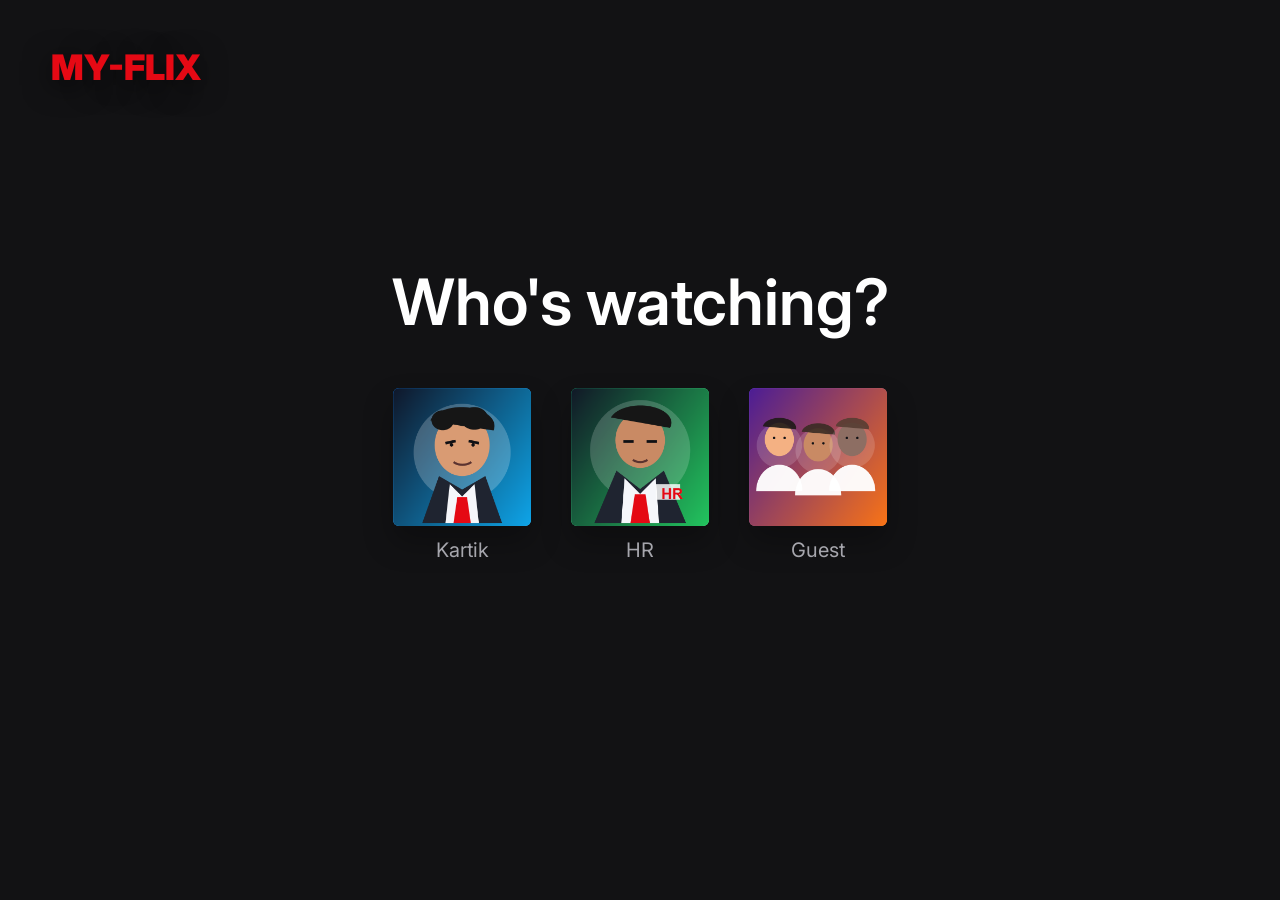
==== index.html @ 1fc97146 "Initial My-Flix portfolio" ====
<!doctype html>
<html lang="en">
  <head>
    <meta charset="UTF-8" />
    <meta name="viewport" content="width=device-width, initial-scale=1.0" />
    <title>My-Flix Portfolio</title>
    <link rel="preconnect" href="https://fonts.googleapis.com" />
    <link rel="preconnect" href="https://fonts.gstatic.com" crossorigin />
    <link
      href="https://fonts.googleapis.com/css2?family=Inter:wght@400;500;600;700;800;900&display=swap"
      rel="stylesheet"
    />
    <link rel="stylesheet" href="styles.css" />
  </head>
  <body>
    <div id="app" class="app-shell"></div>

    <div id="studyTransition" class="study-transition" aria-hidden="true">
      <div class="study-card">
        <div class="lamp">
          <span class="lamp-head"></span>
          <span class="lamp-stem"></span>
          <span class="lamp-light"></span>
        </div>
        <div class="student">
          <span class="student-hair"></span>
          <span class="student-head"></span>
          <span class="student-body"></span>
          <span class="student-arm student-arm-left"></span>
          <span class="student-arm student-arm-right"></span>
          <span class="pencil"></span>
        </div>
        <div class="desk">
          <span class="book book-left"></span>
          <span class="book book-right"></span>
          <span class="laptop"></span>
        </div>
        <p>Loading your showcase...</p>
      </div>
    </div>

    <template id="iconTemplate">
      <svg viewBox="0 0 120 120" role="img" aria-hidden="true">
        <circle cx="32" cy="46" r="7" fill="currentColor"></circle>
        <circle cx="88" cy="46" r="7" fill="currentColor"></circle>
        <path d="M40 75c12 9 28 10 42 0" fill="none" stroke="currentColor" stroke-width="7" stroke-linecap="round"></path>
      </svg>
    </template>

    <script src="private-config.js"></script>
    <script src="app.js"></script>
  </body>
</html>
---- styles.css ----
:root {
  color-scheme: dark;
  --bg: #0d0d0f;
  --bg-elevated: #18181b;
  --bg-panel: #202024;
  --text: #ffffff;
  --muted: #a6a6ad;
  --dim: #777780;
  --line: rgba(255, 255, 255, 0.14);
  --brand: #e50914;
  --brand-strong: #ff2633;
  --ok: #21d07a;
  --focus: #4cc9f0;
  --warning: #f7b801;
  --shadow: rgba(0, 0, 0, 0.45);
  --radius: 6px;
  --header-h: 72px;
}

* {
  box-sizing: border-box;
}

html {
  min-height: 100%;
  background: var(--bg);
}

body {
  min-height: 100vh;
  margin: 0;
  overflow-x: hidden;
  background: var(--bg);
  color: var(--text);
  font-family: Inter, Arial, Helvetica, sans-serif;
  letter-spacing: 0;
}

button,
input,
textarea,
select {
  font: inherit;
}

button,
a {
  -webkit-tap-highlight-color: transparent;
}

button {
  border: 0;
}

a {
  color: inherit;
  text-decoration: none;
}

.app-shell {
  min-height: 100vh;
  background:
    radial-gradient(circle at 70% 0%, rgba(229, 9, 20, 0.18), transparent 32rem),
    linear-gradient(180deg, #111113 0%, #0d0d0f 45%, #080809 100%);
}

.brand {
  display: inline-flex;
  align-items: center;
  border: 0;
  background: transparent;
  color: var(--brand);
  font-size: clamp(2rem, 7vw, 4.9rem);
  font-weight: 900;
  line-height: 0.92;
  text-transform: uppercase;
  letter-spacing: 0;
  white-space: nowrap;
  text-shadow: 0 6px 28px rgba(0, 0, 0, 0.65);
}

button.brand {
  cursor: pointer;
}

.brand.small {
  font-size: clamp(1.55rem, 3vw, 2.2rem);
}

.profile-screen {
  min-height: 100vh;
  display: grid;
  grid-template-rows: auto 1fr;
  padding: clamp(24px, 4vw, 54px);
  background: #121214;
}

.profile-topbar {
  display: flex;
  align-items: center;
  justify-content: space-between;
  gap: 20px;
}

.profile-title-row {
  display: flex;
  align-items: center;
  gap: 14px;
}

.profile-actions {
  display: flex;
  align-items: center;
  gap: 12px;
}

.viewer-pill {
  min-height: 38px;
  display: inline-flex;
  align-items: center;
  border: 1px solid rgba(255, 255, 255, 0.14);
  border-radius: 999px;
  padding: 0 13px;
  background: rgba(255, 255, 255, 0.07);
  color: rgba(255, 255, 255, 0.82);
  font-size: 0.86rem;
  font-weight: 800;
}

.ghost-button,
.solid-button,
.icon-button,
.danger-button {
  min-height: 42px;
  border-radius: var(--radius);
  cursor: pointer;
  transition:
    transform 180ms ease,
    background 180ms ease,
    border-color 180ms ease,
    color 180ms ease,
    opacity 180ms ease;
}

.ghost-button {
  padding: 0 20px;
  border: 1px solid rgba(255, 255, 255, 0.44);
  background: rgba(255, 255, 255, 0.02);
  color: var(--muted);
  font-weight: 600;
}

.ghost-button:hover,
.ghost-button:focus-visible {
  border-color: #fff;
  color: #fff;
}

.solid-button {
  display: inline-flex;
  align-items: center;
  justify-content: center;
  gap: 10px;
  padding: 0 22px;
  background: #fff;
  color: #111;
  font-weight: 800;
}

.solid-button:hover,
.solid-button:focus-visible,
.ghost-button:hover,
.ghost-button:focus-visible,
.danger-button:hover,
.danger-button:focus-visible,
.icon-button:hover,
.icon-button:focus-visible {
  transform: translateY(-1px);
}

.dark-button {
  background: rgba(109, 109, 110, 0.74);
  color: #fff;
}

.red-button {
  background: var(--brand);
  color: #fff;
}

.danger-button {
  min-height: 38px;
  padding: 0 16px;
  border: 1px solid rgba(229, 9, 20, 0.55);
  background: rgba(229, 9, 20, 0.12);
  color: #fff;
  cursor: pointer;
}

.icon-button {
  width: 42px;
  height: 42px;
  display: inline-flex;
  align-items: center;
  justify-content: center;
  border: 1px solid rgba(255, 255, 255, 0.14);
  background: rgba(255, 255, 255, 0.08);
  color: #fff;
  cursor: pointer;
}

.app-back-button {
  flex: 0 0 auto;
}

.profile-stage {
  width: min(1040px, 100%);
  margin: auto;
  padding: 24px 0 52px;
  text-align: center;
}

.profile-stage h1 {
  margin: 0 0 clamp(30px, 5vw, 52px);
  font-size: clamp(2.1rem, 5vw, 4rem);
  font-weight: 600;
  line-height: 1.05;
}

.profile-grid {
  display: grid;
  grid-template-columns: repeat(auto-fit, minmax(124px, 150px));
  justify-content: center;
  justify-items: center;
  gap: clamp(18px, 3vw, 28px);
  margin: 0 auto clamp(42px, 6vw, 74px);
}

.section-choice-grid {
  grid-template-columns: repeat(3, minmax(96px, 138px));
  gap: clamp(12px, 2vw, 24px);
}

.section-choice-grid .profile-card {
  width: min(138px, 100%);
}

.section-choice-grid .profile-avatar {
  width: min(126px, 100%);
}

.profile-card {
  width: min(172px, 100%);
  display: grid;
  justify-items: center;
  gap: 12px;
  border: 0;
  background: transparent;
  color: var(--muted);
  cursor: pointer;
}

.profile-avatar {
  width: min(146px, 100%);
  aspect-ratio: 1;
  border-radius: var(--radius);
  display: grid;
  place-items: center;
  overflow: hidden;
  color: #fff;
  background: linear-gradient(135deg, #0a84ff, #6dd5ed);
  box-shadow: 0 16px 30px rgba(0, 0, 0, 0.28);
  outline: 3px solid transparent;
  transition:
    outline-color 180ms ease,
    transform 180ms ease,
    filter 180ms ease;
}

.profile-avatar svg {
  width: 76%;
  height: 76%;
  opacity: 0.96;
}

.profile-avatar img {
  width: 100%;
  height: 100%;
  object-fit: cover;
}

.profile-initials {
  font-size: clamp(2.4rem, 7vw, 4.6rem);
  font-weight: 900;
  text-transform: uppercase;
}

.profile-card:hover .profile-avatar,
.profile-card:focus-visible .profile-avatar {
  outline-color: #fff;
  filter: brightness(1.1);
  transform: translateY(-3px);
}

.profile-card span {
  width: 100%;
  color: currentColor;
  font-size: clamp(1rem, 2vw, 1.25rem);
  overflow-wrap: anywhere;
}

.profile-card:hover span,
.profile-card:focus-visible span {
  color: #fff;
}

.add-profile .profile-avatar {
  border-radius: 50%;
  background: #747474;
  box-shadow: none;
}

.plus-mark {
  position: relative;
  width: 52%;
  aspect-ratio: 1;
}

.plus-mark::before,
.plus-mark::after {
  content: "";
  position: absolute;
  inset: 42% 0;
  background: #101010;
}

.plus-mark::after {
  transform: rotate(90deg);
}

.manage-profiles {
  min-width: 236px;
  min-height: 48px;
  text-transform: uppercase;
  letter-spacing: 0.18em;
}

.browse-shell {
  min-height: 100vh;
  background: #111113;
}

.top-nav {
  position: fixed;
  z-index: 50;
  inset: 0 0 auto;
  height: var(--header-h);
  display: flex;
  align-items: center;
  justify-content: space-between;
  gap: 24px;
  padding: 0 clamp(18px, 4vw, 56px);
  background: linear-gradient(180deg, rgba(10, 10, 11, 0.94), rgba(10, 10, 11, 0.52), transparent);
  transition: background 200ms ease;
}

.top-nav.is-solid {
  background: rgba(12, 12, 13, 0.96);
  box-shadow: 0 12px 30px rgba(0, 0, 0, 0.26);
}

.nav-left,
.nav-right,
.section-tabs {
  display: flex;
  align-items: center;
  gap: clamp(12px, 2vw, 26px);
}

.section-tabs button {
  min-height: 40px;
  padding: 0;
  background: transparent;
  color: rgba(255, 255, 255, 0.74);
  cursor: pointer;
  font-size: 0.96rem;
  font-weight: 600;
}

.section-tabs button[aria-current="page"],
.section-tabs button:hover,
.section-tabs button:focus-visible {
  color: #fff;
}

.mini-profile {
  width: 36px;
  height: 36px;
  border-radius: 4px;
  display: grid;
  place-items: center;
  overflow: hidden;
  color: #fff;
  font-weight: 900;
  cursor: pointer;
}

.mini-profile img {
  width: 100%;
  height: 100%;
  object-fit: cover;
}

.mini-profile svg {
  width: 86%;
  height: 86%;
}

.hero {
  position: relative;
  min-height: min(760px, 78vh);
  display: flex;
  align-items: flex-end;
  padding: calc(var(--header-h) + 36px) clamp(18px, 4vw, 56px) clamp(72px, 12vw, 132px);
  isolation: isolate;
  overflow: hidden;
}

.hero::before,
.hero::after {
  content: "";
  position: absolute;
  inset: 0;
  z-index: -1;
}

.hero::before {
  background:
    linear-gradient(90deg, rgba(10, 10, 11, 0.94) 0%, rgba(10, 10, 11, 0.66) 34%, rgba(10, 10, 11, 0.08) 72%),
    linear-gradient(0deg, #111113 0%, rgba(17, 17, 19, 0.82) 13%, rgba(17, 17, 19, 0) 43%),
    var(--hero-image) center / cover no-repeat;
}

.rotating-hero::before {
  z-index: -1;
  background:
    linear-gradient(90deg, rgba(10, 10, 11, 0.94) 0%, rgba(10, 10, 11, 0.66) 34%, rgba(10, 10, 11, 0.08) 72%),
    linear-gradient(0deg, #111113 0%, rgba(17, 17, 19, 0.82) 13%, rgba(17, 17, 19, 0) 43%);
}

.hero::after {
  background: radial-gradient(circle at 90% 18%, rgba(229, 9, 20, 0.18), transparent 28rem);
}

.hero-slides {
  position: absolute;
  inset: 0;
  z-index: -2;
  display: flex;
  transform: translateX(calc(var(--hero-index, 0) * -100%));
  transition: transform 850ms cubic-bezier(0.22, 1, 0.36, 1);
  will-change: transform;
}

.hero-slide {
  flex: 0 0 100%;
  background: var(--hero-image) center / cover no-repeat;
  transform: scale(1.02);
  transition: transform 6500ms ease;
}

.hero-slide.active {
  transform: scale(1);
}

.hero-content {
  width: min(720px, 100%);
}

.hero-copy-window {
  width: min(720px, 100%);
  overflow: hidden;
}

.hero-rotator-copy {
  width: 100%;
  display: flex;
  transform: translateX(calc(var(--hero-index, 0) * -100%));
  transition: transform 850ms cubic-bezier(0.22, 1, 0.36, 1);
  will-change: transform;
}

.hero-rotator-copy .hero-content {
  flex: 0 0 100%;
  opacity: 0.24;
  pointer-events: none;
  transition: opacity 420ms ease;
}

.hero-rotator-copy .hero-content.active {
  opacity: 1;
  pointer-events: auto;
}

.rotating-hero.paused .hero-slides,
.rotating-hero.paused .hero-rotator-copy {
  transition-duration: 250ms;
}

.rotating-hero.paused .hero-dots span.active {
  background: var(--brand);
}

.hero-dots {
  position: absolute;
  left: clamp(18px, 4vw, 56px);
  bottom: clamp(30px, 5vw, 68px);
  display: flex;
  gap: 8px;
  z-index: 2;
}

.hero-dots span {
  width: 28px;
  height: 3px;
  border-radius: 999px;
  background: rgba(255, 255, 255, 0.34);
  transition:
    width 240ms ease,
    background 240ms ease;
}

.hero-dots span.active {
  width: 44px;
  background: #fff;
}

.eyebrow {
  display: inline-flex;
  align-items: center;
  gap: 10px;
  margin: 0 0 14px;
  color: #ffffff;
  font-weight: 800;
}

.eyebrow::before {
  content: "";
  width: 8px;
  height: 8px;
  border-radius: 50%;
  background: var(--brand);
  box-shadow: 0 0 0 6px rgba(229, 9, 20, 0.18);
}

.hero h1 {
  margin: 0;
  font-size: clamp(3rem, 9vw, 7.5rem);
  line-height: 0.9;
  font-weight: 900;
  max-width: 11ch;
  text-wrap: balance;
}

.hero-meta {
  display: flex;
  flex-wrap: wrap;
  align-items: center;
  gap: 12px;
  margin: 20px 0 14px;
  color: #e9e9ed;
  font-size: clamp(1rem, 2vw, 1.18rem);
  font-weight: 700;
}

.dot {
  width: 5px;
  height: 5px;
  border-radius: 50%;
  background: #c8c8cc;
}

.hero p {
  margin: 0;
  max-width: 760px;
  color: #fff;
  font-size: clamp(1rem, 2vw, 1.35rem);
  line-height: 1.5;
  text-shadow: 0 3px 18px rgba(0, 0, 0, 0.6);
}

.hero-actions {
  display: flex;
  flex-wrap: wrap;
  gap: 12px;
  margin-top: 30px;
}

.hero-actions .solid-button {
  min-height: 52px;
  min-width: 142px;
  font-size: 1rem;
}

.icon {
  width: 20px;
  height: 20px;
  flex: 0 0 auto;
}

.content-area {
  position: relative;
  z-index: 2;
  margin-top: clamp(-92px, -8vw, -42px);
  padding: 0 clamp(18px, 4vw, 56px) 80px;
}

.row {
  margin: 0 0 36px;
}

.row-header {
  display: flex;
  align-items: center;
  justify-content: space-between;
  gap: 16px;
  margin: 0 0 12px;
}

.row h2 {
  margin: 0;
  font-size: clamp(1.15rem, 2vw, 1.55rem);
  font-weight: 800;
}

.count-pill {
  padding: 5px 10px;
  border-radius: 999px;
  background: rgba(255, 255, 255, 0.1);
  color: var(--muted);
  font-size: 0.84rem;
  font-weight: 700;
}

.title-grid {
  display: grid;
  grid-template-columns: repeat(auto-fill, minmax(240px, 1fr));
  gap: clamp(10px, 1.6vw, 18px);
}

.title-card {
  position: relative;
  min-height: 168px;
  border-radius: var(--radius);
  overflow: hidden;
  background: #222;
  box-shadow: 0 12px 28px rgba(0, 0, 0, 0.24);
  cursor: pointer;
  transform-origin: center;
  transition:
    transform 200ms ease,
    box-shadow 200ms ease;
}

.title-card:hover,
.title-card:focus-visible {
  transform: scale(1.045);
  z-index: 5;
  box-shadow: 0 20px 42px rgba(0, 0, 0, 0.42);
}

.title-card img {
  width: 100%;
  height: 100%;
  min-height: 168px;
  display: block;
  object-fit: cover;
  transition: transform 260ms ease;
}

.title-card:hover img,
.title-card:focus-visible img {
  transform: scale(1.04);
}

.title-card-overlay {
  position: absolute;
  inset: auto 0 0;
  min-height: 54%;
  display: flex;
  flex-direction: column;
  justify-content: flex-end;
  gap: 7px;
  padding: 52px 14px 14px;
  background: linear-gradient(180deg, transparent, rgba(0, 0, 0, 0.88));
}

.title-card h3 {
  margin: 0;
  color: #fff;
  font-size: 1.05rem;
  line-height: 1.15;
  overflow-wrap: anywhere;
}

.title-card p {
  margin: 0;
  color: rgba(255, 255, 255, 0.8);
  font-size: 0.84rem;
  line-height: 1.35;
  display: -webkit-box;
  overflow: hidden;
  -webkit-box-orient: vertical;
  -webkit-line-clamp: 2;
}

.tag-row {
  position: absolute;
  top: 10px;
  right: 10px;
  display: flex;
  gap: 6px;
  align-items: center;
}

.recent-tag,
.featured-tag {
  border-radius: 3px;
  padding: 5px 8px;
  color: #fff;
  font-size: 0.72rem;
  font-weight: 900;
  text-transform: uppercase;
  box-shadow: 0 8px 18px rgba(0, 0, 0, 0.32);
}

.recent-tag {
  background: var(--brand);
}

.featured-tag {
  background: rgba(33, 208, 122, 0.92);
}

.empty-state {
  min-height: 240px;
  display: grid;
  place-items: center;
  border: 1px dashed rgba(255, 255, 255, 0.24);
  border-radius: var(--radius);
  color: var(--muted);
  text-align: center;
  padding: 30px;
}

.modal-backdrop {
  position: fixed;
  z-index: 100;
  inset: 0;
  display: grid;
  place-items: center;
  padding: clamp(14px, 3vw, 36px);
  background: rgba(0, 0, 0, 0.72);
  animation: fadeIn 180ms ease both;
}

.modal {
  width: min(980px, 100%);
  max-height: min(900px, 92vh);
  overflow: hidden;
  border-radius: 8px;
  background: #171719;
  color: #fff;
  box-shadow: 0 28px 80px rgba(0, 0, 0, 0.68);
  animation: modalIn 220ms ease both;
}

.password-modal {
  position: relative;
  width: min(420px, 100%);
  border: 1px solid rgba(255, 255, 255, 0.14);
  border-radius: 8px;
  background: #171719;
  padding: 30px;
  color: #fff;
  box-shadow: 0 28px 80px rgba(0, 0, 0, 0.68);
  animation: modalIn 220ms ease both;
}

.password-modal h2 {
  margin: 0 0 10px;
  font-size: clamp(1.6rem, 4vw, 2.3rem);
}

.password-modal p {
  margin: 0 0 18px;
  color: rgba(255, 255, 255, 0.78);
  line-height: 1.5;
}

.form-error {
  color: #ff8a8f !important;
  font-weight: 800;
}

.modal-scroll {
  max-height: min(900px, 92vh);
  overflow-y: auto;
}

.modal-hero {
  position: relative;
  min-height: 340px;
  display: flex;
  align-items: flex-end;
  padding: 28px;
  isolation: isolate;
}

.modal-hero::before {
  content: "";
  position: absolute;
  inset: 0;
  z-index: -1;
  background:
    linear-gradient(0deg, #171719 0%, rgba(23, 23, 25, 0.24) 70%),
    linear-gradient(90deg, rgba(0, 0, 0, 0.86), rgba(0, 0, 0, 0.08)),
    var(--modal-image) center / cover no-repeat;
}

.modal-close {
  position: absolute;
  top: 18px;
  right: 18px;
}

.modal-back-button {
  position: absolute;
  top: 18px;
  left: 18px;
}

.modal-hero h2 {
  margin: 0;
  max-width: 12ch;
  font-size: clamp(2rem, 6vw, 4.8rem);
  line-height: 0.95;
  font-weight: 900;
  overflow-wrap: anywhere;
}

.modal-body {
  display: grid;
  grid-template-columns: minmax(0, 1.4fr) minmax(220px, 0.6fr);
  gap: clamp(20px, 4vw, 40px);
  padding: 4px 28px 30px;
}

.modal-body p {
  margin: 0 0 18px;
  color: rgba(255, 255, 255, 0.88);
  font-size: 1rem;
  line-height: 1.6;
}

.modal-actions {
  display: flex;
  flex-wrap: wrap;
  gap: 10px;
}

.detail-list {
  display: grid;
  gap: 12px;
  margin: 0;
}

.detail-list div {
  display: grid;
  gap: 4px;
}

.detail-list dt {
  color: var(--dim);
  font-size: 0.78rem;
  font-weight: 800;
  text-transform: uppercase;
}

.detail-list dd {
  margin: 0;
  color: #fff;
  line-height: 1.4;
}

.studio .modal {
  width: min(1180px, 100%);
}

.studio-head {
  position: sticky;
  top: 0;
  z-index: 5;
  display: flex;
  align-items: center;
  justify-content: space-between;
  gap: 18px;
  padding: 22px clamp(18px, 3vw, 30px);
  border-bottom: 1px solid var(--line);
  background: rgba(23, 23, 25, 0.96);
  backdrop-filter: blur(14px);
}

.studio-head h2 {
  margin: 0;
  font-size: clamp(1.5rem, 3vw, 2.2rem);
}

.studio-tabs {
  display: flex;
  flex-wrap: wrap;
  gap: 8px;
  padding: 18px clamp(18px, 3vw, 30px) 0;
}

.studio-tabs button {
  min-height: 38px;
  padding: 0 14px;
  border-radius: 999px;
  background: rgba(255, 255, 255, 0.08);
  color: rgba(255, 255, 255, 0.76);
  cursor: pointer;
  font-weight: 700;
}

.studio-tabs button.active {
  background: #fff;
  color: #121214;
}

.studio-panel {
  display: none;
  padding: 22px clamp(18px, 3vw, 30px) 30px;
}

.studio-panel.active {
  display: block;
}

.studio-grid {
  display: grid;
  grid-template-columns: minmax(260px, 0.78fr) minmax(320px, 1.22fr);
  gap: clamp(18px, 3vw, 28px);
}

.editor-form,
.editor-list,
.json-box {
  border: 1px solid var(--line);
  border-radius: 8px;
  background: rgba(255, 255, 255, 0.04);
  padding: 18px;
}

.editor-form h3,
.editor-list h3,
.json-box h3 {
  margin: 0 0 16px;
  font-size: 1rem;
}

.form-grid {
  display: grid;
  gap: 12px;
}

.form-grid.two {
  grid-template-columns: repeat(2, minmax(0, 1fr));
}

.field {
  display: grid;
  gap: 7px;
}

.field label {
  color: var(--muted);
  font-size: 0.84rem;
  font-weight: 800;
}

.field input,
.field textarea,
.field select {
  width: 100%;
  min-height: 40px;
  border: 1px solid rgba(255, 255, 255, 0.14);
  border-radius: var(--radius);
  background: #101012;
  color: #fff;
  outline: none;
  padding: 10px 12px;
}

.field textarea {
  min-height: 96px;
  resize: vertical;
  line-height: 1.45;
}

.field input:focus,
.field textarea:focus,
.field select:focus {
  border-color: var(--focus);
  box-shadow: 0 0 0 3px rgba(76, 201, 240, 0.12);
}

.file-field-row {
  display: grid;
  grid-template-columns: minmax(0, 1fr) 42px;
  gap: 8px;
  align-items: center;
}

.file-field-row.drag-ready input:not(.file-picker) {
  border-color: var(--focus);
  box-shadow: 0 0 0 3px rgba(76, 201, 240, 0.14);
}

.file-picker {
  position: absolute;
  width: 1px !important;
  height: 1px !important;
  opacity: 0;
  pointer-events: none;
}

.file-upload-button {
  min-height: 40px;
  width: 40px;
  height: 40px;
  display: inline-flex;
  align-items: center;
  justify-content: center;
  padding: 0;
  text-align: center;
}

.file-upload-button .icon {
  width: 18px;
  height: 18px;
}

.check-field {
  display: flex;
  align-items: center;
  flex-wrap: wrap;
  gap: 10px;
  color: #fff;
  font-weight: 700;
}

.check-field input {
  width: 18px;
  height: 18px;
  accent-color: var(--brand);
}

.check-hint {
  color: var(--dim);
  font-size: 0.78rem;
  font-weight: 700;
}

.form-actions {
  display: flex;
  flex-wrap: wrap;
  gap: 10px;
  margin-top: 16px;
}

.stack-list {
  display: grid;
  gap: 10px;
  max-height: 560px;
  overflow: auto;
}

.stack-item {
  display: grid;
  grid-template-columns: 76px 1fr auto;
  align-items: center;
  gap: 12px;
  min-height: 76px;
  padding: 8px;
  border: 1px solid rgba(255, 255, 255, 0.1);
  border-radius: var(--radius);
  background: rgba(0, 0, 0, 0.22);
}

.stack-item img {
  width: 76px;
  height: 58px;
  object-fit: cover;
  border-radius: 4px;
}

.stack-item-avatar {
  width: 58px;
  height: 58px;
  display: grid;
  place-items: center;
  border-radius: var(--radius);
  overflow: hidden;
  font-weight: 900;
}

.stack-item-avatar svg {
  width: 90%;
  height: 90%;
}

.stack-item h4 {
  margin: 0 0 4px;
  font-size: 0.96rem;
}

.stack-item p {
  margin: 0;
  color: var(--muted);
  font-size: 0.82rem;
  line-height: 1.35;
  display: -webkit-box;
  overflow: hidden;
  -webkit-box-orient: vertical;
  -webkit-line-clamp: 2;
}

.item-actions {
  display: flex;
  gap: 8px;
}

.json-box textarea {
  width: 100%;
  min-height: 420px;
  border: 1px solid rgba(255, 255, 255, 0.14);
  border-radius: var(--radius);
  background: #0d0d0f;
  color: #fff;
  padding: 12px;
  font-family: Consolas, "Courier New", monospace;
  font-size: 0.88rem;
  line-height: 1.4;
}

.security-form {
  width: min(620px, 100%);
}

.security-note {
  margin: 0 0 16px;
  color: rgba(255, 255, 255, 0.72);
  line-height: 1.5;
}

.toast {
  position: fixed;
  z-index: 140;
  right: 24px;
  bottom: 24px;
  max-width: min(380px, calc(100vw - 48px));
  padding: 14px 16px;
  border-radius: var(--radius);
  background: #fff;
  color: #111;
  box-shadow: 0 18px 50px rgba(0, 0, 0, 0.4);
  font-weight: 800;
  animation: toastIn 220ms ease both;
}

.study-transition {
  position: fixed;
  z-index: 200;
  inset: 0;
  display: grid;
  place-items: center;
  background: rgba(8, 8, 9, 0.92);
  opacity: 0;
  visibility: hidden;
  pointer-events: none;
  transition:
    opacity 220ms ease,
    visibility 220ms ease;
}

.study-transition.active {
  opacity: 1;
  visibility: visible;
  pointer-events: auto;
}

.study-card {
  position: relative;
  width: min(420px, 84vw);
  height: 300px;
  display: grid;
  place-items: end center;
  padding-bottom: 22px;
}

.study-card p {
  margin: 18px 0 0;
  color: rgba(255, 255, 255, 0.86);
  font-weight: 800;
}

.lamp {
  position: absolute;
  left: 34px;
  top: 38px;
  width: 110px;
  height: 188px;
}

.lamp-head {
  position: absolute;
  left: 34px;
  top: 0;
  width: 64px;
  height: 38px;
  border-radius: 40px 40px 8px 8px;
  background: #f7b801;
  transform: rotate(-20deg);
  transform-origin: 16px 32px;
  animation: lampNod 1.7s ease-in-out infinite;
}

.lamp-stem {
  position: absolute;
  left: 28px;
  top: 34px;
  width: 8px;
  height: 122px;
  border-radius: 999px;
  background: #d5d5d8;
  transform: rotate(15deg);
  transform-origin: top;
}

.lamp-light {
  position: absolute;
  left: 64px;
  top: 28px;
  width: 138px;
  height: 138px;
  border-radius: 50%;
  background: rgba(247, 184, 1, 0.24);
  filter: blur(14px);
  animation: lightPulse 1.5s ease-in-out infinite;
}

.student {
  position: absolute;
  left: 154px;
  top: 70px;
  width: 150px;
  height: 158px;
}

.student-head {
  position: absolute;
  left: 50px;
  top: 18px;
  width: 62px;
  height: 66px;
  border-radius: 45% 45% 48% 48%;
  background: #d99b73;
  animation: headRead 1.4s ease-in-out infinite;
}

.student-hair {
  position: absolute;
  left: 45px;
  top: 8px;
  z-index: 2;
  width: 70px;
  height: 38px;
  border-radius: 48px 48px 18px 18px;
  background: #161616;
  transform: rotate(-4deg);
}

.student-body {
  position: absolute;
  left: 30px;
  top: 82px;
  width: 100px;
  height: 74px;
  border-radius: 36px 36px 10px 10px;
  background: #d81f26;
}

.student-arm {
  position: absolute;
  top: 104px;
  height: 16px;
  border-radius: 999px;
  background: #d99b73;
  transform-origin: left center;
}

.student-arm-left {
  left: 24px;
  width: 74px;
  transform: rotate(18deg);
}

.student-arm-right {
  left: 84px;
  width: 78px;
  transform: rotate(32deg);
  animation: writeArm 0.62s ease-in-out infinite;
}

.pencil {
  position: absolute;
  left: 150px;
  top: 132px;
  width: 44px;
  height: 5px;
  border-radius: 999px;
  background: #4cc9f0;
  transform: rotate(28deg);
  animation: pencilMove 0.62s ease-in-out infinite;
}

.desk {
  position: absolute;
  left: 44px;
  right: 30px;
  bottom: 66px;
  height: 16px;
  border-radius: 999px;
  background: #3a251f;
}

.book,
.laptop {
  position: absolute;
  bottom: 10px;
  border-radius: 5px 5px 2px 2px;
}

.book-left {
  left: 142px;
  width: 76px;
  height: 34px;
  background: #fff;
  transform: skewY(4deg);
}

.book-right {
  left: 216px;
  width: 76px;
  height: 34px;
  background: #e9e9ed;
  transform: skewY(-4deg);
  animation: pageFlip 1.2s ease-in-out infinite;
}

.laptop {
  right: 38px;
  width: 96px;
  height: 56px;
  background: #24252a;
  transform: perspective(160px) rotateX(16deg);
}

.laptop::before {
  content: "";
  position: absolute;
  inset: 8px 12px;
  background: linear-gradient(135deg, #e50914, #4cc9f0);
  border-radius: 3px;
}

@keyframes fadeIn {
  from {
    opacity: 0;
  }
  to {
    opacity: 1;
  }
}

@keyframes modalIn {
  from {
    opacity: 0;
    transform: translateY(18px) scale(0.98);
  }
  to {
    opacity: 1;
    transform: translateY(0) scale(1);
  }
}

@keyframes riseIn {
  from {
    opacity: 0;
    transform: translateY(22px);
  }
  to {
    opacity: 1;
    transform: translateY(0);
  }
}

@keyframes toastIn {
  from {
    opacity: 0;
    transform: translateY(12px);
  }
  to {
    opacity: 1;
    transform: translateY(0);
  }
}

@keyframes lampNod {
  0%,
  100% {
    transform: rotate(-20deg);
  }
  50% {
    transform: rotate(-13deg);
  }
}

@keyframes lightPulse {
  0%,
  100% {
    opacity: 0.55;
    transform: scale(0.94);
  }
  50% {
    opacity: 0.9;
    transform: scale(1.04);
  }
}

@keyframes headRead {
  0%,
  100% {
    transform: translateY(0) rotate(2deg);
  }
  50% {
    transform: translateY(4px) rotate(-2deg);
  }
}

@keyframes writeArm {
  0%,
  100% {
    transform: rotate(28deg);
  }
  50% {
    transform: rotate(38deg);
  }
}

@keyframes pencilMove {
  0%,
  100% {
    transform: translate(0, 0) rotate(28deg);
  }
  50% {
    transform: translate(10px, 4px) rotate(34deg);
  }
}

@keyframes pageFlip {
  0%,
  100% {
    transform: skewY(-4deg) rotateY(0);
  }
  50% {
    transform: skewY(-4deg) rotateY(-18deg);
  }
}

@media (max-width: 860px) {
  :root {
    --header-h: 64px;
  }

  .profile-actions {
    width: 100%;
    flex-wrap: wrap;
    justify-content: center;
  }

  .profile-topbar {
    flex-direction: column;
    justify-content: center;
    text-align: center;
  }

  .profile-title-row {
    justify-content: center;
  }

  .top-nav {
    align-items: stretch;
    height: auto;
    min-height: var(--header-h);
    flex-wrap: wrap;
    padding-top: 12px;
    padding-bottom: 12px;
  }

  .section-tabs {
    order: 3;
    width: 100%;
    overflow-x: auto;
    padding-bottom: 2px;
  }

  .section-tabs button {
    white-space: nowrap;
  }

  .hero {
    min-height: 680px;
    padding-top: 136px;
  }

  .hero::before {
    background:
      linear-gradient(0deg, #111113 0%, rgba(17, 17, 19, 0.7) 28%, rgba(17, 17, 19, 0.12) 74%),
      linear-gradient(90deg, rgba(10, 10, 11, 0.92), rgba(10, 10, 11, 0.28)),
      var(--hero-image) center / cover no-repeat;
  }

  .rotating-hero::before {
    background:
      linear-gradient(0deg, #111113 0%, rgba(17, 17, 19, 0.7) 28%, rgba(17, 17, 19, 0.12) 74%),
      linear-gradient(90deg, rgba(10, 10, 11, 0.92), rgba(10, 10, 11, 0.28));
  }

  .title-grid {
    grid-template-columns: repeat(auto-fill, minmax(180px, 1fr));
  }

  .modal-body,
  .studio-grid {
    grid-template-columns: 1fr;
  }

  .modal-body {
    padding-top: 18px;
  }

  .form-grid.two {
    grid-template-columns: 1fr;
  }
}

@media (max-width: 540px) {
  .profile-screen {
    padding: 20px 16px;
  }

  .profile-grid {
    grid-template-columns: repeat(2, minmax(120px, 150px));
  }

  .section-choice-screen {
    padding-left: 10px;
    padding-right: 10px;
  }

  .section-choice-screen .profile-stage {
    padding-top: 12px;
  }

  .section-choice-screen .profile-stage h1 {
    margin-bottom: 22px;
    font-size: clamp(1.8rem, 8vw, 2.5rem);
  }

  .section-choice-grid {
    grid-template-columns: repeat(3, minmax(86px, 1fr));
    gap: 10px;
  }

  .section-choice-grid .profile-card {
    gap: 8px;
  }

  .section-choice-grid .profile-avatar {
    width: min(104px, 100%);
  }

  .section-choice-grid .profile-card span {
    font-size: 0.9rem;
  }

  .manage-profiles {
    min-width: 0;
    width: 100%;
  }

  .hero-actions .solid-button {
    width: 100%;
  }

  .content-area {
    padding-left: 12px;
    padding-right: 12px;
  }

  .title-grid {
    grid-template-columns: 1fr;
  }

  .modal-backdrop {
    padding: 0;
  }

  .modal {
    width: 100%;
    height: 100vh;
    max-height: none;
    border-radius: 0;
  }

  .modal-scroll {
    max-height: 100vh;
  }

  .modal-hero {
    min-height: 320px;
  }

  .stack-item {
    grid-template-columns: 62px 1fr;
  }

  .item-actions {
    grid-column: 1 / -1;
  }
}
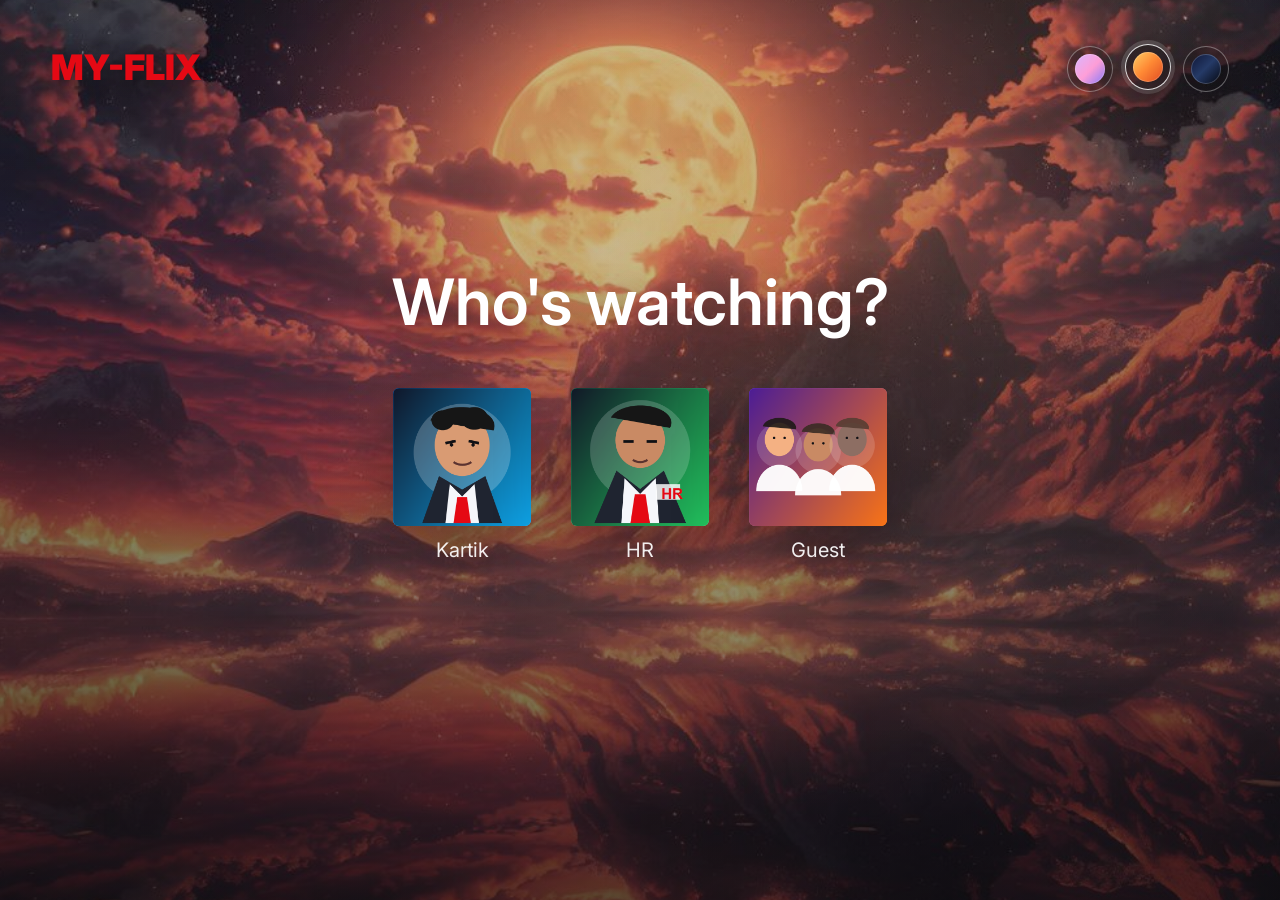
==== commit 0b8553a0: "Add themed viewer lobby backgrounds" ====
--- a/index.html
+++ b/index.html
@@ -10,34 +10,10 @@
       href="https://fonts.googleapis.com/css2?family=Inter:wght@400;500;600;700;800;900&display=swap"
       rel="stylesheet"
     />
-    <link rel="stylesheet" href="styles.css" />
+    <link rel="stylesheet" href="styles.css?v=theme-modes" />
   </head>
   <body>
     <div id="app" class="app-shell"></div>
-
-    <div id="studyTransition" class="study-transition" aria-hidden="true">
-      <div class="study-card">
-        <div class="lamp">
-          <span class="lamp-head"></span>
-          <span class="lamp-stem"></span>
-          <span class="lamp-light"></span>
-        </div>
-        <div class="student">
-          <span class="student-hair"></span>
-          <span class="student-head"></span>
-          <span class="student-body"></span>
-          <span class="student-arm student-arm-left"></span>
-          <span class="student-arm student-arm-right"></span>
-          <span class="pencil"></span>
-        </div>
-        <div class="desk">
-          <span class="book book-left"></span>
-          <span class="book book-right"></span>
-          <span class="laptop"></span>
-        </div>
-        <p>Loading your showcase...</p>
-      </div>
-    </div>
 
     <template id="iconTemplate">
       <svg viewBox="0 0 120 120" role="img" aria-hidden="true">
@@ -48,6 +24,6 @@
     </template>
 
     <script src="private-config.js"></script>
-    <script src="app.js"></script>
+    <script src="app.js?v=theme-modes"></script>
   </body>
 </html>
--- a/styles.css
+++ b/styles.css
@@ -88,14 +88,229 @@
 }
 
 .profile-screen {
+  position: relative;
   min-height: 100vh;
   display: grid;
   grid-template-rows: auto 1fr;
   padding: clamp(24px, 4vw, 54px);
+  overflow: hidden;
   background: #121214;
 }
 
+.audience-screen {
+  --theme-cloud-a: rgba(255, 225, 184, 0.42);
+  --theme-cloud-b: rgba(255, 220, 177, 0.4);
+  --theme-cloud-c: rgba(255, 231, 194, 0.35);
+  --theme-cloud-d: rgba(250, 206, 166, 0.28);
+  --theme-cloud-opacity: 0.46;
+  background: #171412;
+}
+
+.audience-theme-lavender {
+  --theme-cloud-a: rgba(255, 206, 248, 0.42);
+  --theme-cloud-b: rgba(220, 195, 255, 0.4);
+  --theme-cloud-c: rgba(255, 232, 252, 0.35);
+  --theme-cloud-d: rgba(183, 161, 255, 0.26);
+  --theme-cloud-opacity: 0.42;
+}
+
+.audience-theme-morning {
+  --theme-cloud-a: rgba(255, 231, 174, 0.44);
+  --theme-cloud-b: rgba(255, 214, 143, 0.4);
+  --theme-cloud-c: rgba(255, 246, 208, 0.35);
+  --theme-cloud-d: rgba(255, 180, 108, 0.28);
+  --theme-cloud-opacity: 0.36;
+}
+
+.audience-theme-night {
+  --theme-cloud-a: rgba(111, 155, 231, 0.28);
+  --theme-cloud-b: rgba(134, 103, 196, 0.24);
+  --theme-cloud-c: rgba(210, 222, 255, 0.2);
+  --theme-cloud-d: rgba(64, 95, 150, 0.22);
+  --theme-cloud-opacity: 0.28;
+}
+
+.audience-backdrop {
+  position: absolute;
+  inset: 0;
+  overflow: hidden;
+  background: #171412;
+}
+
+.audience-backdrop::before {
+  content: "";
+  position: absolute;
+  inset: -2%;
+  background:
+    linear-gradient(180deg, rgba(0, 0, 0, 0.04), rgba(0, 0, 0, 0.12)),
+    var(--audience-bg) center / cover no-repeat;
+  pointer-events: none;
+}
+
+.audience-backdrop::after {
+  content: "";
+  position: absolute;
+  inset: 0;
+  background:
+    linear-gradient(180deg, rgba(11, 10, 10, 0.08), rgba(11, 10, 10, 0.14) 34%, rgba(11, 10, 10, 0.48) 100%),
+    radial-gradient(circle at 50% 44%, rgba(0, 0, 0, 0.04), rgba(0, 0, 0, 0.32) 74%);
+  pointer-events: none;
+}
+
+.audience-theme-lavender .audience-backdrop::after {
+  background:
+    linear-gradient(180deg, rgba(36, 22, 62, 0.06), rgba(36, 22, 62, 0.12) 38%, rgba(22, 13, 35, 0.48) 100%),
+    radial-gradient(circle at 50% 42%, rgba(255, 198, 244, 0.08), rgba(29, 13, 42, 0.34) 78%);
+}
+
+.audience-theme-morning .audience-backdrop::after {
+  background:
+    linear-gradient(180deg, rgba(255, 185, 79, 0.06), rgba(31, 20, 12, 0.12) 34%, rgba(18, 13, 10, 0.52) 100%),
+    radial-gradient(circle at 64% 26%, rgba(255, 178, 77, 0.18), transparent 36rem),
+    radial-gradient(circle at 50% 44%, rgba(0, 0, 0, 0.04), rgba(0, 0, 0, 0.3) 76%);
+}
+
+.audience-theme-night .audience-backdrop::after {
+  background:
+    linear-gradient(180deg, rgba(3, 9, 25, 0.1), rgba(3, 9, 25, 0.22) 42%, rgba(1, 4, 13, 0.62) 100%),
+    radial-gradient(circle at 50% 40%, rgba(85, 143, 229, 0.12), rgba(0, 0, 0, 0.5) 78%);
+}
+
+.cloud {
+  position: absolute;
+  z-index: 1;
+  width: 36rem;
+  max-width: 62vw;
+  height: 9rem;
+  border-radius: 999px;
+  background:
+    radial-gradient(ellipse at 18% 58%, var(--theme-cloud-a) 0 18%, transparent 42%),
+    radial-gradient(ellipse at 42% 42%, var(--theme-cloud-b) 0 24%, transparent 48%),
+    radial-gradient(ellipse at 70% 58%, var(--theme-cloud-c) 0 20%, transparent 46%),
+    radial-gradient(ellipse at 88% 50%, var(--theme-cloud-d) 0 18%, transparent 42%);
+  filter: blur(8px);
+  opacity: var(--theme-cloud-opacity);
+  mix-blend-mode: screen;
+  animation: cloudDrift 52s linear infinite;
+}
+
+.cloud-one {
+  top: 8%;
+  left: -42rem;
+}
+
+.cloud-two {
+  top: 18%;
+  left: -30rem;
+  width: 28rem;
+  height: 7rem;
+  opacity: 0.3;
+  animation-duration: 66s;
+  animation-delay: -22s;
+}
+
+.cloud-three {
+  top: 3%;
+  left: -52rem;
+  width: 44rem;
+  opacity: 0.36;
+  animation-duration: 82s;
+  animation-delay: -46s;
+}
+
+.audience-screen .profile-topbar,
+.audience-screen .profile-stage,
+.audience-screen .password-modal {
+  position: relative;
+  z-index: 2;
+}
+
+.audience-screen .profile-stage h1 {
+  color: #fff;
+  text-shadow: 0 12px 40px rgba(0, 0, 0, 0.46);
+}
+
+.audience-screen .profile-card span {
+  color: rgba(255, 255, 255, 0.92);
+  text-shadow: 0 8px 24px rgba(0, 0, 0, 0.42);
+}
+
+.audience-screen .profile-avatar {
+  box-shadow: 0 22px 70px rgba(0, 0, 0, 0.34);
+}
+
+.audience-topbar {
+  width: auto;
+  max-width: 100%;
+  align-items: center;
+  justify-content: space-between;
+}
+
+.audience-topbar .brand {
+  margin-right: auto;
+}
+
+.theme-switcher {
+  position: fixed;
+  top: clamp(22px, 4vw, 46px);
+  right: clamp(18px, 4vw, 52px);
+  z-index: 4;
+  display: inline-flex;
+  align-items: center;
+  justify-content: flex-end;
+  gap: 12px;
+}
+
+.theme-button {
+  position: relative;
+  width: 46px;
+  height: 46px;
+  display: inline-grid;
+  place-items: center;
+  border: 1px solid rgba(255, 255, 255, 0.34);
+  border-radius: 50%;
+  background: rgba(0, 0, 0, 0.18);
+  cursor: pointer;
+  box-shadow: 0 14px 38px rgba(0, 0, 0, 0.25);
+  transition:
+    transform 180ms ease,
+    border-color 180ms ease,
+    box-shadow 180ms ease;
+}
+
+.theme-button span {
+  width: 30px;
+  height: 30px;
+  display: block;
+  border-radius: inherit;
+  box-shadow: inset 0 0 0 1px rgba(255, 255, 255, 0.2);
+}
+
+.theme-button:hover,
+.theme-button:focus-visible,
+.theme-button.active {
+  transform: translateY(-2px);
+  border-color: rgba(255, 255, 255, 0.86);
+  box-shadow:
+    0 16px 42px rgba(0, 0, 0, 0.32),
+    0 0 0 4px rgba(255, 255, 255, 0.16);
+}
+
+.theme-button-lavender span {
+  background: linear-gradient(135deg, #d8b6ff 0%, #ff9fd8 52%, #8a7dff 100%);
+}
+
+.theme-button-morning span {
+  background: linear-gradient(135deg, #ffcf65 0%, #ff8a35 48%, #e34d24 100%);
+}
+
+.theme-button-night span {
+  background: linear-gradient(135deg, #0e1535 0%, #253a67 48%, #05070f 100%);
+}
+
 .profile-topbar {
+  position: relative;
+  z-index: 1;
   display: flex;
   align-items: center;
   justify-content: space-between;
@@ -1179,212 +1394,6 @@
   animation: toastIn 220ms ease both;
 }
 
-.study-transition {
-  position: fixed;
-  z-index: 200;
-  inset: 0;
-  display: grid;
-  place-items: center;
-  background: rgba(8, 8, 9, 0.92);
-  opacity: 0;
-  visibility: hidden;
-  pointer-events: none;
-  transition:
-    opacity 220ms ease,
-    visibility 220ms ease;
-}
-
-.study-transition.active {
-  opacity: 1;
-  visibility: visible;
-  pointer-events: auto;
-}
-
-.study-card {
-  position: relative;
-  width: min(420px, 84vw);
-  height: 300px;
-  display: grid;
-  place-items: end center;
-  padding-bottom: 22px;
-}
-
-.study-card p {
-  margin: 18px 0 0;
-  color: rgba(255, 255, 255, 0.86);
-  font-weight: 800;
-}
-
-.lamp {
-  position: absolute;
-  left: 34px;
-  top: 38px;
-  width: 110px;
-  height: 188px;
-}
-
-.lamp-head {
-  position: absolute;
-  left: 34px;
-  top: 0;
-  width: 64px;
-  height: 38px;
-  border-radius: 40px 40px 8px 8px;
-  background: #f7b801;
-  transform: rotate(-20deg);
-  transform-origin: 16px 32px;
-  animation: lampNod 1.7s ease-in-out infinite;
-}
-
-.lamp-stem {
-  position: absolute;
-  left: 28px;
-  top: 34px;
-  width: 8px;
-  height: 122px;
-  border-radius: 999px;
-  background: #d5d5d8;
-  transform: rotate(15deg);
-  transform-origin: top;
-}
-
-.lamp-light {
-  position: absolute;
-  left: 64px;
-  top: 28px;
-  width: 138px;
-  height: 138px;
-  border-radius: 50%;
-  background: rgba(247, 184, 1, 0.24);
-  filter: blur(14px);
-  animation: lightPulse 1.5s ease-in-out infinite;
-}
-
-.student {
-  position: absolute;
-  left: 154px;
-  top: 70px;
-  width: 150px;
-  height: 158px;
-}
-
-.student-head {
-  position: absolute;
-  left: 50px;
-  top: 18px;
-  width: 62px;
-  height: 66px;
-  border-radius: 45% 45% 48% 48%;
-  background: #d99b73;
-  animation: headRead 1.4s ease-in-out infinite;
-}
-
-.student-hair {
-  position: absolute;
-  left: 45px;
-  top: 8px;
-  z-index: 2;
-  width: 70px;
-  height: 38px;
-  border-radius: 48px 48px 18px 18px;
-  background: #161616;
-  transform: rotate(-4deg);
-}
-
-.student-body {
-  position: absolute;
-  left: 30px;
-  top: 82px;
-  width: 100px;
-  height: 74px;
-  border-radius: 36px 36px 10px 10px;
-  background: #d81f26;
-}
-
-.student-arm {
-  position: absolute;
-  top: 104px;
-  height: 16px;
-  border-radius: 999px;
-  background: #d99b73;
-  transform-origin: left center;
-}
-
-.student-arm-left {
-  left: 24px;
-  width: 74px;
-  transform: rotate(18deg);
-}
-
-.student-arm-right {
-  left: 84px;
-  width: 78px;
-  transform: rotate(32deg);
-  animation: writeArm 0.62s ease-in-out infinite;
-}
-
-.pencil {
-  position: absolute;
-  left: 150px;
-  top: 132px;
-  width: 44px;
-  height: 5px;
-  border-radius: 999px;
-  background: #4cc9f0;
-  transform: rotate(28deg);
-  animation: pencilMove 0.62s ease-in-out infinite;
-}
-
-.desk {
-  position: absolute;
-  left: 44px;
-  right: 30px;
-  bottom: 66px;
-  height: 16px;
-  border-radius: 999px;
-  background: #3a251f;
-}
-
-.book,
-.laptop {
-  position: absolute;
-  bottom: 10px;
-  border-radius: 5px 5px 2px 2px;
-}
-
-.book-left {
-  left: 142px;
-  width: 76px;
-  height: 34px;
-  background: #fff;
-  transform: skewY(4deg);
-}
-
-.book-right {
-  left: 216px;
-  width: 76px;
-  height: 34px;
-  background: #e9e9ed;
-  transform: skewY(-4deg);
-  animation: pageFlip 1.2s ease-in-out infinite;
-}
-
-.laptop {
-  right: 38px;
-  width: 96px;
-  height: 56px;
-  background: #24252a;
-  transform: perspective(160px) rotateX(16deg);
-}
-
-.laptop::before {
-  content: "";
-  position: absolute;
-  inset: 8px 12px;
-  background: linear-gradient(135deg, #e50914, #4cc9f0);
-  border-radius: 3px;
-}
-
 @keyframes fadeIn {
   from {
     opacity: 0;
@@ -1427,65 +1436,12 @@
   }
 }
 
-@keyframes lampNod {
-  0%,
-  100% {
-    transform: rotate(-20deg);
-  }
-  50% {
-    transform: rotate(-13deg);
-  }
-}
-
-@keyframes lightPulse {
-  0%,
-  100% {
-    opacity: 0.55;
-    transform: scale(0.94);
-  }
-  50% {
-    opacity: 0.9;
-    transform: scale(1.04);
-  }
-}
-
-@keyframes headRead {
-  0%,
-  100% {
-    transform: translateY(0) rotate(2deg);
-  }
-  50% {
-    transform: translateY(4px) rotate(-2deg);
-  }
-}
-
-@keyframes writeArm {
-  0%,
-  100% {
-    transform: rotate(28deg);
-  }
-  50% {
-    transform: rotate(38deg);
-  }
-}
-
-@keyframes pencilMove {
-  0%,
-  100% {
-    transform: translate(0, 0) rotate(28deg);
-  }
-  50% {
-    transform: translate(10px, 4px) rotate(34deg);
-  }
-}
-
-@keyframes pageFlip {
-  0%,
-  100% {
-    transform: skewY(-4deg) rotateY(0);
-  }
-  50% {
-    transform: skewY(-4deg) rotateY(-18deg);
+@keyframes cloudDrift {
+  from {
+    transform: translateX(-12vw);
+  }
+  to {
+    transform: translateX(132vw);
   }
 }
 
@@ -1504,6 +1460,12 @@
     flex-direction: column;
     justify-content: center;
     text-align: center;
+  }
+
+  .audience-screen .profile-topbar {
+    flex-direction: row;
+    justify-content: space-between;
+    text-align: left;
   }
 
   .profile-title-row {
@@ -1571,6 +1533,28 @@
     padding: 20px 16px;
   }
 
+  .audience-screen {
+    padding: 18px 14px;
+  }
+
+  .audience-topbar .brand {
+    font-size: 1.35rem;
+  }
+
+  .theme-switcher {
+    gap: 8px;
+  }
+
+  .theme-button {
+    width: 38px;
+    height: 38px;
+  }
+
+  .theme-button span {
+    width: 25px;
+    height: 25px;
+  }
+
   .profile-grid {
     grid-template-columns: repeat(2, minmax(120px, 150px));
   }
@@ -1651,3 +1635,11 @@
     grid-column: 1 / -1;
   }
 }
+
+@media (prefers-reduced-motion: reduce) {
+  .audience-backdrop,
+  .cloud {
+    animation: none;
+    transition: none;
+  }
+}
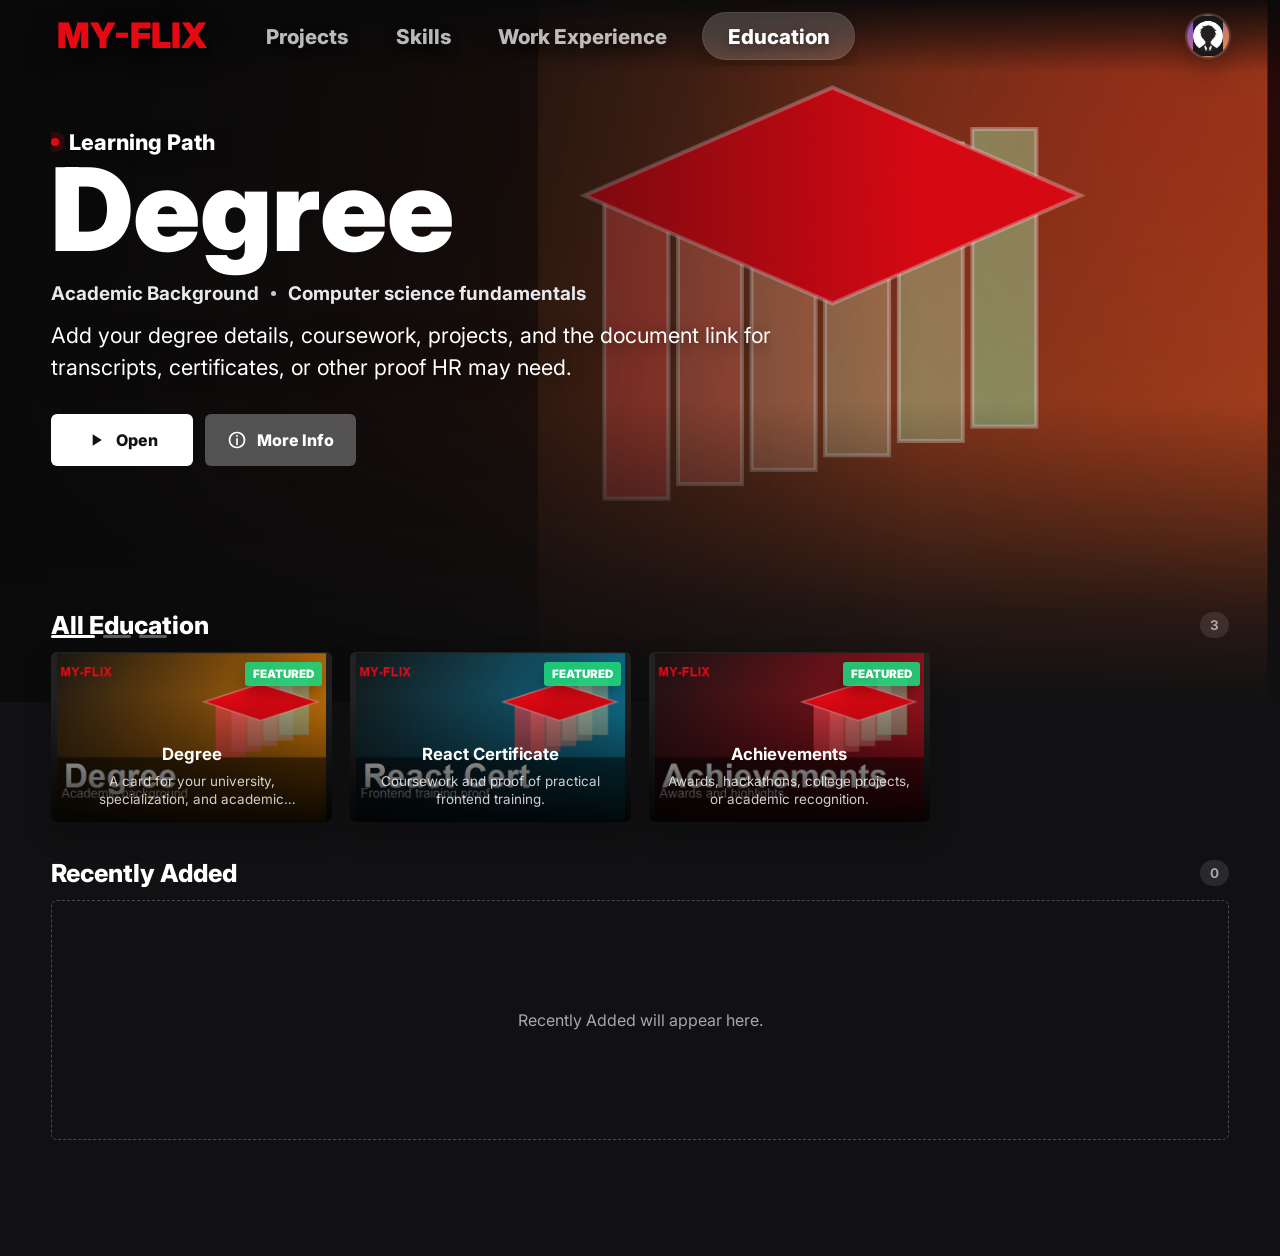
==== commit b83e9c7f: "Polish portfolio navigation and avatars" ====
--- a/index.html
+++ b/index.html
@@ -10,7 +10,7 @@
       href="https://fonts.googleapis.com/css2?family=Inter:wght@400;500;600;700;800;900&display=swap"
       rel="stylesheet"
     />
-    <link rel="stylesheet" href="styles.css?v=theme-modes" />
+    <link rel="stylesheet" href="styles.css?v=projects-title" />
   </head>
   <body>
     <div id="app" class="app-shell"></div>
@@ -24,6 +24,6 @@
     </template>
 
     <script src="private-config.js"></script>
-    <script src="app.js?v=theme-modes"></script>
+    <script src="app.js?v=projects-title"></script>
   </body>
 </html>
--- a/styles.css
+++ b/styles.css
@@ -235,8 +235,121 @@
   text-shadow: 0 8px 24px rgba(0, 0, 0, 0.42);
 }
 
-.audience-screen .profile-avatar {
+.audience-screen .profile-grid {
+  grid-template-columns: repeat(3, minmax(104px, 142px));
+  gap: clamp(18px, 3vw, 34px);
+}
+
+.audience-screen .profile-card {
+  width: min(142px, 100%);
+  gap: 10px;
+}
+
+.audience-screen .audience-avatar {
+  --audience-frame-pad: 8px;
+  --audience-detail-ring: calc(var(--audience-frame-pad) * 2);
+  position: relative;
+  isolation: isolate;
+  width: min(126px, 100%);
+  padding: var(--audience-frame-pad);
+  border-radius: 50%;
+  overflow: hidden;
   box-shadow: 0 22px 70px rgba(0, 0, 0, 0.34);
+}
+
+.audience-screen .audience-avatar::before,
+.audience-screen .audience-avatar::after {
+  content: "";
+  position: absolute;
+  inset: 0;
+  border-radius: inherit;
+  pointer-events: none;
+}
+
+.audience-screen .audience-avatar::before {
+  z-index: 0;
+}
+
+.audience-screen .audience-avatar::after {
+  z-index: 3;
+  opacity: 0.7;
+  -webkit-mask: radial-gradient(farthest-side, transparent calc(100% - var(--audience-detail-ring)), #000 calc(100% - var(--audience-detail-ring) + 1px));
+  mask: radial-gradient(farthest-side, transparent calc(100% - var(--audience-detail-ring)), #000 calc(100% - var(--audience-detail-ring) + 1px));
+}
+
+.audience-screen .audience-avatar img {
+  position: relative;
+  z-index: 2;
+  display: block;
+  width: 100%;
+  height: 100%;
+  border-radius: 50%;
+  object-fit: cover;
+  background: rgba(11, 12, 16, 0.78);
+  box-shadow: inset 0 0 0 1px rgba(255, 255, 255, 0.2);
+}
+
+.profile-card[data-audience-id="audience-kartik"] .audience-avatar img {
+  object-position: center center;
+}
+
+.profile-card[data-audience-id="audience-hr"] .audience-avatar img {
+  object-position: center 22%;
+}
+
+.profile-card[data-audience-id="audience-guest"] .audience-avatar img {
+  object-position: center center;
+}
+
+.audience-theme-lavender .audience-avatar {
+  background:
+    radial-gradient(circle at 30% 24%, rgba(252, 221, 255, 0.62), transparent 28%),
+    linear-gradient(135deg, rgba(216, 178, 255, 0.84), rgba(255, 199, 233, 0.82));
+}
+
+.audience-theme-lavender .audience-avatar::after {
+  background:
+    radial-gradient(ellipse at 16% 14%, rgba(218, 236, 87, 0.95) 0 3px, transparent 3.8px),
+    radial-gradient(ellipse at 66% 38%, rgba(170, 216, 85, 0.9) 0 2.6px, transparent 3.4px),
+    radial-gradient(ellipse at 38% 76%, rgba(237, 226, 91, 0.86) 0 2.8px, transparent 3.6px);
+  background-size: 30px 42px, 38px 36px, 42px 48px;
+  animation: avatarLeaves 8s linear infinite;
+}
+
+.audience-theme-morning .audience-avatar {
+  background:
+    radial-gradient(ellipse at 32% 36%, rgba(126, 207, 255, 0.72) 0 18%, transparent 38%),
+    radial-gradient(ellipse at 68% 58%, rgba(169, 228, 255, 0.64) 0 20%, transparent 42%),
+    linear-gradient(135deg, rgba(255, 205, 103, 0.88), rgba(255, 128, 64, 0.78));
+}
+
+.audience-theme-morning .audience-avatar::after {
+  background:
+    radial-gradient(ellipse at 24% 52%, rgba(122, 207, 255, 0.92) 0 6px, transparent 13px),
+    radial-gradient(ellipse at 44% 48%, rgba(174, 231, 255, 0.82) 0 7px, transparent 15px),
+    radial-gradient(ellipse at 70% 54%, rgba(93, 183, 242, 0.84) 0 5px, transparent 12px);
+  background-size: 58px 34px;
+  animation: avatarClouds 7s ease-in-out infinite alternate;
+}
+
+.audience-theme-night .audience-avatar {
+  background:
+    radial-gradient(circle at 52% 50%, rgba(22, 255, 194, 0.44), transparent 42%),
+    linear-gradient(135deg, rgba(7, 24, 58, 0.95), rgba(26, 111, 114, 0.86));
+}
+
+.audience-theme-night .audience-avatar::before {
+  background:
+    conic-gradient(from 220deg at 50% 50%, rgba(52, 255, 190, 0.78), rgba(35, 148, 255, 0.34), rgba(105, 255, 140, 0.6), rgba(52, 255, 190, 0.78));
+  filter: blur(4px);
+  animation: avatarAurora 5.8s ease-in-out infinite alternate;
+}
+
+.audience-theme-night .audience-avatar::after {
+  background:
+    linear-gradient(105deg, transparent 8%, rgba(72, 255, 200, 0.9) 36%, transparent 62%),
+    linear-gradient(62deg, transparent 18%, rgba(117, 241, 136, 0.75) 48%, transparent 72%);
+  animation: avatarAurora 6.4s ease-in-out infinite alternate;
 }
 
 .audience-topbar {
@@ -451,19 +564,6 @@
   margin: 0 auto clamp(42px, 6vw, 74px);
 }
 
-.section-choice-grid {
-  grid-template-columns: repeat(3, minmax(96px, 138px));
-  gap: clamp(12px, 2vw, 24px);
-}
-
-.section-choice-grid .profile-card {
-  width: min(138px, 100%);
-}
-
-.section-choice-grid .profile-avatar {
-  width: min(126px, 100%);
-}
-
 .profile-card {
   width: min(172px, 100%);
   display: grid;
@@ -553,13 +653,6 @@
   transform: rotate(90deg);
 }
 
-.manage-profiles {
-  min-width: 236px;
-  min-height: 48px;
-  text-transform: uppercase;
-  letter-spacing: 0.18em;
-}
-
 .browse-shell {
   min-height: 100vh;
   background: #111113;
@@ -580,44 +673,100 @@
 }
 
 .top-nav.is-solid {
-  background: rgba(12, 12, 13, 0.96);
+  background:
+    linear-gradient(90deg, rgba(12, 12, 14, 0.96), rgba(44, 44, 50, 0.82), rgba(184, 184, 196, 0.28));
   box-shadow: 0 12px 30px rgba(0, 0, 0, 0.26);
 }
 
 .nav-left,
-.nav-right,
-.section-tabs {
-  display: flex;
-  align-items: center;
-  gap: clamp(12px, 2vw, 26px);
-}
-
-.section-tabs button {
-  min-height: 40px;
-  padding: 0;
+.nav-right {
+  display: flex;
+  align-items: center;
+  gap: clamp(14px, 2.2vw, 30px);
+}
+
+.nav-left {
+  min-width: 0;
+  flex: 1 1 auto;
+}
+
+.top-brand {
+  flex: 0 0 auto;
+  margin-right: clamp(4px, 1vw, 10px);
+  font-size: clamp(1.35rem, 2.4vw, 1.9rem);
+  line-height: 1;
+}
+
+.title-tabs {
+  min-width: 0;
+  display: flex;
+  align-items: center;
+  gap: clamp(10px, 1.8vw, 22px);
+  overflow-x: auto;
+  padding: 6px 2px;
+  scrollbar-width: none;
+}
+
+.title-tabs::-webkit-scrollbar {
+  display: none;
+}
+
+.title-tabs button {
+  min-height: 48px;
+  flex: 0 0 auto;
+  padding: 0 clamp(8px, 1vw, 14px);
+  border-radius: 999px;
   background: transparent;
-  color: rgba(255, 255, 255, 0.74);
+  color: rgba(255, 255, 255, 0.72);
   cursor: pointer;
-  font-size: 0.96rem;
-  font-weight: 600;
-}
-
-.section-tabs button[aria-current="page"],
-.section-tabs button:hover,
-.section-tabs button:focus-visible {
-  color: #fff;
+  font-size: clamp(0.94rem, 1.7vw, 1.28rem);
+  font-weight: 800;
+  text-shadow: 0 3px 12px rgba(0, 0, 0, 0.42);
+  transition:
+    background 180ms ease,
+    color 180ms ease,
+    box-shadow 180ms ease;
+}
+
+.title-tabs button.active {
+  padding-inline: clamp(18px, 2vw, 26px);
+  background: rgba(255, 255, 255, 0.18);
+  color: #fff;
+  box-shadow:
+    inset 0 0 0 1px rgba(255, 255, 255, 0.08),
+    0 10px 26px rgba(0, 0, 0, 0.18);
+}
+
+.title-tabs button:hover,
+.title-tabs button:focus-visible {
+  color: #fff;
+  background: rgba(255, 255, 255, 0.1);
 }
 
 .mini-profile {
-  width: 36px;
-  height: 36px;
-  border-radius: 4px;
+  width: 42px;
+  height: 42px;
+  border-radius: 50%;
   display: grid;
   place-items: center;
   overflow: hidden;
   color: #fff;
   font-weight: 900;
   cursor: pointer;
+  box-shadow:
+    0 10px 30px rgba(0, 0, 0, 0.32),
+    0 0 0 2px rgba(255, 255, 255, 0.18);
+  transition:
+    transform 180ms ease,
+    box-shadow 180ms ease;
+}
+
+.mini-profile:hover,
+.mini-profile:focus-visible {
+  transform: translateY(-2px);
+  box-shadow:
+    0 14px 34px rgba(0, 0, 0, 0.38),
+    0 0 0 3px rgba(255, 255, 255, 0.32);
 }
 
 .mini-profile img {
@@ -1445,6 +1594,35 @@
   }
 }
 
+@keyframes avatarLeaves {
+  from {
+    background-position: 0 -42px, 0 -36px, 0 -48px;
+  }
+  to {
+    background-position: 0 42px, 0 36px, 0 48px;
+  }
+}
+
+@keyframes avatarClouds {
+  from {
+    background-position: -10px 0;
+  }
+  to {
+    background-position: 10px 0;
+  }
+}
+
+@keyframes avatarAurora {
+  from {
+    transform: rotate(-8deg) scale(1);
+    opacity: 0.52;
+  }
+  to {
+    transform: rotate(10deg) scale(1.12);
+    opacity: 0.82;
+  }
+}
+
 @media (max-width: 860px) {
   :root {
     --header-h: 64px;
@@ -1481,14 +1659,17 @@
     padding-bottom: 12px;
   }
 
-  .section-tabs {
-    order: 3;
+  .nav-left {
+    flex: 1 1 100%;
     width: 100%;
-    overflow-x: auto;
-    padding-bottom: 2px;
-  }
-
-  .section-tabs button {
+    gap: 14px;
+  }
+
+  .title-tabs {
+    flex: 1 1 auto;
+  }
+
+  .title-tabs button {
     white-space: nowrap;
   }
 
@@ -1555,44 +1736,22 @@
     height: 25px;
   }
 
+  .audience-screen .profile-grid {
+    grid-template-columns: repeat(3, minmax(82px, 1fr));
+    gap: 10px;
+  }
+
+  .audience-screen .profile-card {
+    width: min(104px, 100%);
+  }
+
+  .audience-screen .audience-avatar {
+    --audience-frame-pad: 6px;
+    width: min(94px, 100%);
+  }
+
   .profile-grid {
     grid-template-columns: repeat(2, minmax(120px, 150px));
-  }
-
-  .section-choice-screen {
-    padding-left: 10px;
-    padding-right: 10px;
-  }
-
-  .section-choice-screen .profile-stage {
-    padding-top: 12px;
-  }
-
-  .section-choice-screen .profile-stage h1 {
-    margin-bottom: 22px;
-    font-size: clamp(1.8rem, 8vw, 2.5rem);
-  }
-
-  .section-choice-grid {
-    grid-template-columns: repeat(3, minmax(86px, 1fr));
-    gap: 10px;
-  }
-
-  .section-choice-grid .profile-card {
-    gap: 8px;
-  }
-
-  .section-choice-grid .profile-avatar {
-    width: min(104px, 100%);
-  }
-
-  .section-choice-grid .profile-card span {
-    font-size: 0.9rem;
-  }
-
-  .manage-profiles {
-    min-width: 0;
-    width: 100%;
   }
 
   .hero-actions .solid-button {
@@ -1638,7 +1797,9 @@
 
 @media (prefers-reduced-motion: reduce) {
   .audience-backdrop,
-  .cloud {
+  .cloud,
+  .audience-screen .audience-avatar::before,
+  .audience-screen .audience-avatar::after {
     animation: none;
     transition: none;
   }
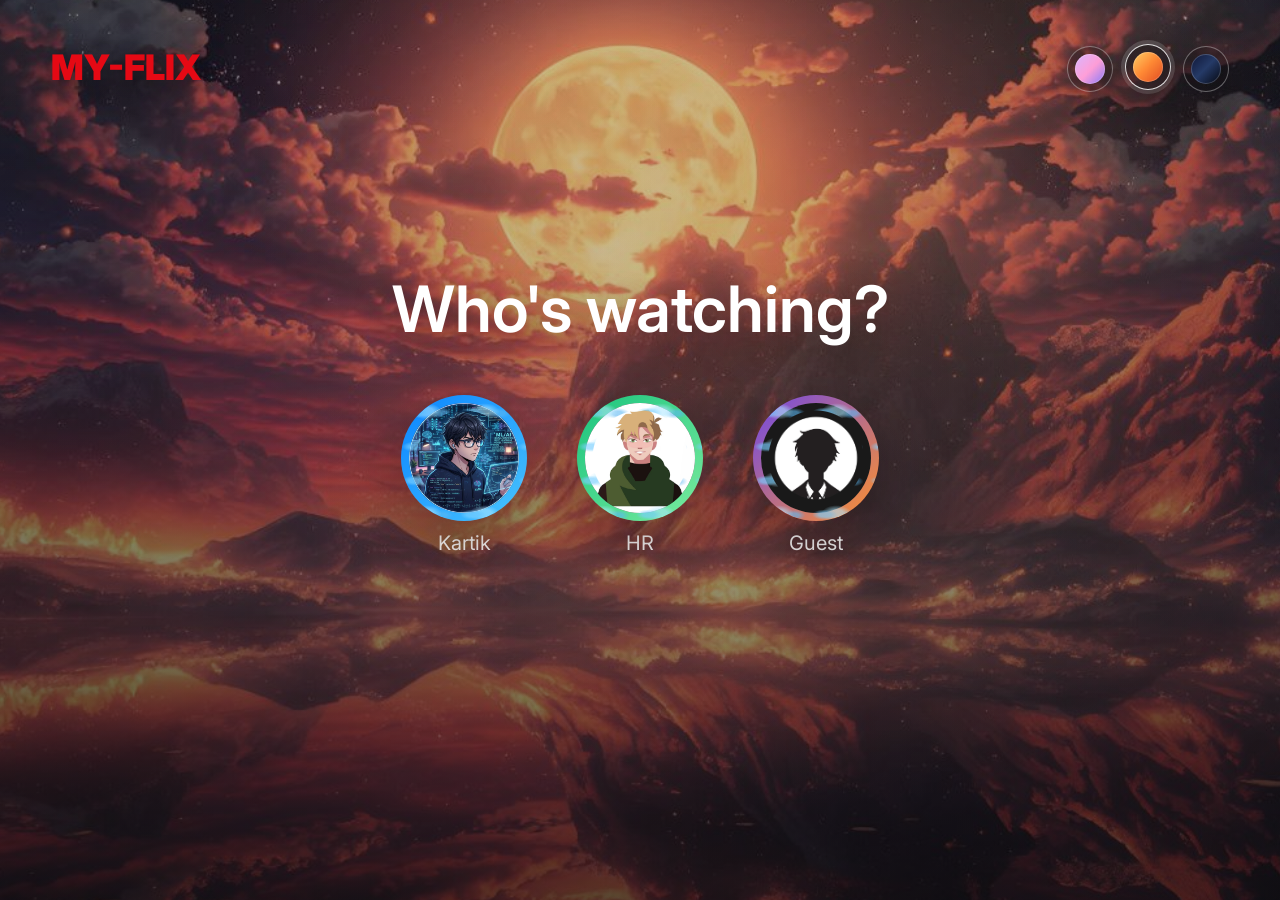
==== commit 08999b26: "Fix first-time viewer startup" ====
--- a/index.html
+++ b/index.html
@@ -10,7 +10,7 @@
       href="https://fonts.googleapis.com/css2?family=Inter:wght@400;500;600;700;800;900&display=swap"
       rel="stylesheet"
     />
-    <link rel="stylesheet" href="styles.css?v=projects-title" />
+    <link rel="stylesheet" href="styles.css?v=session-start" />
   </head>
   <body>
     <div id="app" class="app-shell"></div>
@@ -24,6 +24,6 @@
     </template>
 
     <script src="private-config.js"></script>
-    <script src="app.js?v=projects-title"></script>
+    <script src="app.js?v=session-start"></script>
   </body>
 </html>
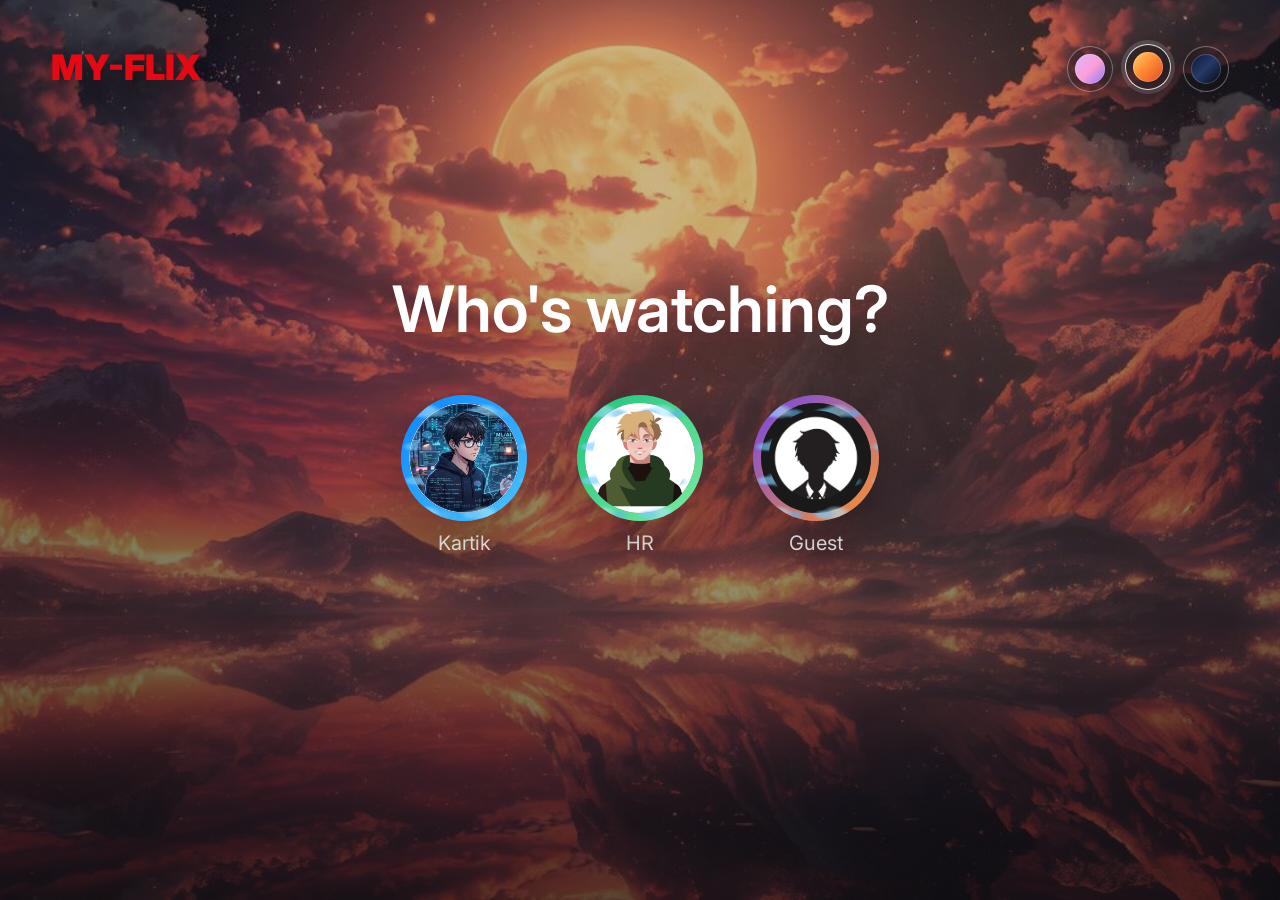
==== commit 369e6472: "Redesign portfolio vine tree" ====
--- a/index.html
+++ b/index.html
@@ -10,7 +10,7 @@
       href="https://fonts.googleapis.com/css2?family=Inter:wght@400;500;600;700;800;900&display=swap"
       rel="stylesheet"
     />
-    <link rel="stylesheet" href="styles.css?v=session-start" />
+    <link rel="stylesheet" href="styles.css?v=cloud-vines" />
   </head>
   <body>
     <div id="app" class="app-shell"></div>
@@ -24,6 +24,6 @@
     </template>
 
     <script src="private-config.js"></script>
-    <script src="app.js?v=session-start"></script>
+    <script src="app.js?v=cloud-vines"></script>
   </body>
 </html>
--- a/styles.css
+++ b/styles.css
@@ -654,8 +654,51 @@
 }
 
 .browse-shell {
+  --tree-accent: #37e2c2;
+  --tree-accent-soft: rgba(55, 226, 194, 0.18);
+  --tree-accent-line: rgba(55, 226, 194, 0.48);
+  --tree-node-bg: rgba(20, 26, 30, 0.76);
+  --tree-node-border: rgba(255, 255, 255, 0.12);
+  --tree-vine-image: url("assets/tree-vine-morning.png");
+  --tree-cloud-a: rgba(255, 255, 246, 0.98);
+  --tree-cloud-b: rgba(230, 245, 247, 0.9);
+  --tree-cloud-text: #46351a;
+  --tree-cloud-glow: rgba(255, 236, 174, 0.36);
   min-height: 100vh;
   background: #111113;
+}
+
+.browse-theme-lavender {
+  --tree-accent: #d8ea58;
+  --tree-accent-soft: rgba(216, 234, 88, 0.18);
+  --tree-accent-line: rgba(216, 234, 88, 0.5);
+  --tree-vine-image: url("assets/tree-vine-lavender.png");
+  --tree-cloud-a: rgba(255, 245, 255, 0.98);
+  --tree-cloud-b: rgba(225, 232, 255, 0.9);
+  --tree-cloud-text: #3c2941;
+  --tree-cloud-glow: rgba(255, 190, 242, 0.38);
+}
+
+.browse-theme-morning {
+  --tree-accent: #62c6ff;
+  --tree-accent-soft: rgba(98, 198, 255, 0.18);
+  --tree-accent-line: rgba(98, 198, 255, 0.52);
+  --tree-vine-image: url("assets/tree-vine-morning.png");
+  --tree-cloud-a: rgba(255, 255, 246, 0.98);
+  --tree-cloud-b: rgba(230, 245, 247, 0.9);
+  --tree-cloud-text: #4b3517;
+  --tree-cloud-glow: rgba(255, 236, 174, 0.38);
+}
+
+.browse-theme-night {
+  --tree-accent: #43ffd2;
+  --tree-accent-soft: rgba(67, 255, 210, 0.2);
+  --tree-accent-line: rgba(67, 255, 210, 0.56);
+  --tree-vine-image: url("assets/tree-vine-night.png");
+  --tree-cloud-a: rgba(224, 255, 220, 0.95);
+  --tree-cloud-b: rgba(180, 232, 198, 0.9);
+  --tree-cloud-text: #102b1d;
+  --tree-cloud-glow: rgba(156, 255, 169, 0.45);
 }
 
 .top-nav {
@@ -979,6 +1022,644 @@
   padding: 0 clamp(18px, 4vw, 56px) 80px;
 }
 
+.portfolio-tree-section {
+  position: relative;
+  margin: 0 0 clamp(34px, 5vw, 58px);
+  padding: clamp(18px, 3vw, 28px);
+  border: 1px solid rgba(255, 255, 255, 0.1);
+  border-radius: 8px;
+  background:
+    linear-gradient(135deg, rgba(255, 255, 255, 0.07), rgba(255, 255, 255, 0.025)),
+    radial-gradient(circle at 12% 0%, var(--tree-accent-soft), transparent 24rem),
+    rgba(12, 12, 15, 0.84);
+  box-shadow:
+    0 18px 54px rgba(0, 0, 0, 0.32),
+    inset 0 0 0 1px rgba(255, 255, 255, 0.04);
+  overflow: hidden;
+}
+
+.portfolio-tree-section::before {
+  content: "";
+  position: absolute;
+  inset: 0;
+  background-image:
+    linear-gradient(rgba(255, 255, 255, 0.035) 1px, transparent 1px),
+    linear-gradient(90deg, rgba(255, 255, 255, 0.035) 1px, transparent 1px);
+  background-size: 42px 42px;
+  mask-image: linear-gradient(90deg, rgba(0, 0, 0, 0.62), transparent 78%);
+  pointer-events: none;
+}
+
+.tree-section-head {
+  position: relative;
+  z-index: 1;
+  margin: 0 0 18px;
+}
+
+.tree-section-head .eyebrow {
+  margin: 0 0 10px;
+  color: var(--tree-accent);
+}
+
+.tree-section-head .eyebrow::before {
+  background: var(--tree-accent);
+  box-shadow: 0 0 0 6px var(--tree-accent-soft);
+}
+
+.tree-section-head h2 {
+  margin: 0;
+  color: #fff;
+  font-size: clamp(1.6rem, 3vw, 2.5rem);
+  line-height: 1;
+}
+
+.portfolio-tree-scroll {
+  position: relative;
+  z-index: 1;
+  max-height: min(760px, 72vh);
+  overflow-y: auto;
+  overscroll-behavior: contain;
+  padding: 6px 6px 14px 0;
+  scrollbar-color: var(--tree-accent-line) rgba(255, 255, 255, 0.08);
+  scrollbar-width: thin;
+}
+
+.portfolio-tree-scroll::-webkit-scrollbar {
+  width: 9px;
+}
+
+.portfolio-tree-scroll::-webkit-scrollbar-track {
+  background: rgba(255, 255, 255, 0.07);
+  border-radius: 999px;
+}
+
+.portfolio-tree-scroll::-webkit-scrollbar-thumb {
+  border-radius: 999px;
+  background: var(--tree-accent-line);
+}
+
+.portfolio-tree {
+  display: grid;
+  gap: clamp(18px, 3vw, 28px);
+}
+
+.tree-branch {
+  position: relative;
+  display: grid;
+  grid-template-columns: minmax(160px, 220px) minmax(0, 1fr);
+  gap: clamp(18px, 3vw, 34px);
+  align-items: start;
+}
+
+.tree-branch::before {
+  content: "";
+  position: absolute;
+  top: 50px;
+  bottom: -18px;
+  left: min(110px, 50%);
+  width: 2px;
+  background: linear-gradient(180deg, var(--tree-accent-line), rgba(255, 255, 255, 0.08));
+  box-shadow: 0 0 18px var(--tree-accent-soft);
+}
+
+.tree-branch:last-child::before {
+  bottom: 50%;
+}
+
+.tree-root-node,
+.tree-node {
+  border: 0;
+  text-align: left;
+  cursor: pointer;
+}
+
+.tree-root-node {
+  position: sticky;
+  top: 6px;
+  z-index: 2;
+  min-height: 112px;
+  display: grid;
+  grid-template-columns: 58px 1fr;
+  align-items: center;
+  gap: 12px;
+  padding: 14px;
+  border: 1px solid var(--tree-accent-line);
+  border-radius: 8px;
+  background:
+    linear-gradient(135deg, var(--tree-accent-soft), rgba(255, 255, 255, 0.05)),
+    rgba(18, 18, 22, 0.88);
+  color: #fff;
+  box-shadow:
+    0 16px 40px rgba(0, 0, 0, 0.28),
+    0 0 24px var(--tree-accent-soft);
+}
+
+.tree-root-node::after {
+  content: "";
+  position: absolute;
+  top: 50%;
+  left: 100%;
+  width: clamp(18px, 3vw, 34px);
+  height: 2px;
+  background: var(--tree-accent-line);
+  box-shadow: 0 0 16px var(--tree-accent-soft);
+}
+
+.tree-root-mark {
+  width: 58px;
+  height: 58px;
+  display: grid;
+  place-items: center;
+  border-radius: 8px;
+  background: var(--tree-accent);
+  color: #07110f;
+  font-weight: 900;
+  font-size: 1.1rem;
+  box-shadow:
+    inset 0 0 0 1px rgba(255, 255, 255, 0.35),
+    0 0 28px var(--tree-accent-soft);
+}
+
+.tree-root-node strong,
+.tree-node strong {
+  display: block;
+  color: #fff;
+  line-height: 1.08;
+}
+
+.tree-root-node strong {
+  font-size: clamp(1.15rem, 2vw, 1.55rem);
+}
+
+.tree-root-node small,
+.tree-node small,
+.tree-node em {
+  display: block;
+  color: rgba(255, 255, 255, 0.68);
+  font-style: normal;
+  line-height: 1.35;
+}
+
+.tree-root-node small {
+  margin-top: 5px;
+  font-weight: 700;
+}
+
+.tree-child-list {
+  position: relative;
+  display: grid;
+  gap: 12px;
+}
+
+.tree-child-list::before {
+  content: "";
+  position: absolute;
+  top: 18px;
+  bottom: 18px;
+  left: 13px;
+  width: 2px;
+  background: var(--tree-accent-line);
+  box-shadow: 0 0 14px var(--tree-accent-soft);
+}
+
+.tree-node {
+  --node-delay: calc(var(--node-index, 0) * 55ms);
+  position: relative;
+  min-height: 92px;
+  display: grid;
+  grid-template-columns: 28px minmax(0, 1fr) auto;
+  align-items: center;
+  gap: 14px;
+  padding: 14px 16px 14px 0;
+  border: 1px solid var(--tree-node-border);
+  border-radius: 8px;
+  background: var(--tree-node-bg);
+  color: #fff;
+  overflow: hidden;
+  box-shadow: 0 12px 34px rgba(0, 0, 0, 0.24);
+  opacity: 0;
+  transform: translateY(10px);
+  animation: treeNodeIn 420ms ease forwards;
+  animation-delay: var(--node-delay);
+  transition:
+    transform 180ms ease,
+    border-color 180ms ease,
+    background 180ms ease,
+    box-shadow 180ms ease;
+}
+
+.tree-node::before {
+  content: "";
+  position: absolute;
+  top: 50%;
+  left: -26px;
+  width: 40px;
+  height: 2px;
+  background: var(--tree-accent-line);
+  box-shadow: 0 0 14px var(--tree-accent-soft);
+}
+
+.tree-node::after {
+  content: "";
+  position: absolute;
+  inset: 0;
+  background: linear-gradient(135deg, var(--tree-accent-soft), transparent 42%);
+  opacity: 0;
+  pointer-events: none;
+  transition: opacity 180ms ease;
+}
+
+.tree-node:hover,
+.tree-node:focus-visible {
+  transform: translateX(4px) scale(1.012);
+  border-color: var(--tree-accent-line);
+  background: rgba(28, 32, 36, 0.88);
+  box-shadow:
+    0 18px 42px rgba(0, 0, 0, 0.34),
+    0 0 24px var(--tree-accent-soft);
+}
+
+.tree-node:hover::after,
+.tree-node:focus-visible::after {
+  opacity: 1;
+}
+
+.tree-node-dot {
+  position: relative;
+  z-index: 1;
+  width: 28px;
+  height: 28px;
+  border-radius: 50%;
+  background: var(--tree-accent);
+  box-shadow:
+    0 0 0 6px rgba(255, 255, 255, 0.08),
+    0 0 22px var(--tree-accent-soft);
+}
+
+.tree-node-copy,
+.tree-node-meta {
+  position: relative;
+  z-index: 1;
+}
+
+.tree-node-copy {
+  min-width: 0;
+}
+
+.tree-node-copy strong {
+  margin-bottom: 4px;
+  font-size: clamp(1rem, 1.7vw, 1.22rem);
+  overflow-wrap: anywhere;
+}
+
+.tree-node-copy small,
+.tree-node-copy em {
+  overflow-wrap: anywhere;
+}
+
+.tree-node-copy em {
+  margin-top: 5px;
+  color: rgba(255, 255, 255, 0.58);
+  font-size: 0.88rem;
+}
+
+.tree-node-meta {
+  display: flex;
+  flex-wrap: wrap;
+  justify-content: end;
+  gap: 6px;
+}
+
+.tree-node-meta span {
+  padding: 4px 8px;
+  border-radius: 999px;
+  background: rgba(255, 255, 255, 0.1);
+  color: rgba(255, 255, 255, 0.78);
+  font-size: 0.72rem;
+  font-weight: 900;
+}
+
+.tree-empty-node {
+  position: relative;
+  padding: 18px;
+  border: 1px dashed rgba(255, 255, 255, 0.16);
+  border-radius: 8px;
+  background: rgba(255, 255, 255, 0.04);
+  color: var(--muted);
+  font-weight: 800;
+}
+
+.portfolio-tree-section {
+  min-height: 0;
+  padding: 0;
+  background:
+    radial-gradient(ellipse at 50% 5%, var(--tree-accent-soft), transparent 42%),
+    linear-gradient(135deg, rgba(255, 255, 255, 0.055), rgba(255, 255, 255, 0.012)),
+    #070b10;
+  isolation: isolate;
+}
+
+.portfolio-tree-section::before,
+.portfolio-tree-section::after {
+  content: "";
+  position: absolute;
+  inset: 0;
+  pointer-events: none;
+  z-index: 0;
+}
+
+.portfolio-tree-section::before {
+  background:
+    radial-gradient(circle at 12% 18%, rgba(255, 255, 255, 0.22) 0 1px, transparent 1.8px),
+    radial-gradient(circle at 78% 22%, rgba(255, 255, 255, 0.2) 0 1px, transparent 1.8px),
+    radial-gradient(ellipse at 18% 88%, var(--tree-accent-soft), transparent 40%),
+    radial-gradient(ellipse at 82% 82%, var(--tree-accent-soft), transparent 42%);
+  opacity: 0.72;
+}
+
+.portfolio-tree-section::after {
+  background:
+    linear-gradient(90deg, rgba(5, 9, 12, 0.36), transparent 24%, transparent 76%, rgba(5, 9, 12, 0.36)),
+    linear-gradient(180deg, rgba(0, 0, 0, 0.18), transparent 24%, transparent 76%, rgba(0, 0, 0, 0.24));
+}
+
+.portfolio-tree-scroll {
+  position: relative;
+  z-index: 1;
+  max-height: min(900px, 82vh);
+  overflow-x: hidden;
+  overflow-y: auto;
+  padding: 0;
+  border-radius: 8px;
+  scrollbar-color: var(--tree-accent-line) rgba(255, 255, 255, 0.08);
+  scrollbar-width: thin;
+}
+
+.portfolio-tree {
+  display: block;
+}
+
+.tree-branch {
+  --vine-width: clamp(620px, 70vw, 920px);
+  position: relative;
+  display: block;
+  min-height: var(--tree-height, 1050px);
+  padding: 0;
+  border-radius: 8px;
+  overflow: hidden;
+  background:
+    linear-gradient(90deg, rgba(0, 0, 0, 0.04), transparent 14%, transparent 86%, rgba(0, 0, 0, 0.04)),
+    var(--tree-vine-image) center top / auto 100% no-repeat,
+    radial-gradient(ellipse at 50% 12%, var(--tree-accent-soft), transparent 44%),
+    linear-gradient(180deg, rgba(29, 56, 72, 0.56), rgba(30, 50, 45, 0.5) 60%, rgba(45, 34, 22, 0.48));
+}
+
+.browse-theme-lavender .tree-branch {
+  background:
+    linear-gradient(90deg, rgba(118, 68, 122, 0.24), transparent 14%, transparent 86%, rgba(118, 68, 122, 0.24)),
+    var(--tree-vine-image) center top / auto 100% no-repeat,
+    radial-gradient(ellipse at 50% 18%, rgba(245, 204, 255, 0.24), transparent 48%),
+    linear-gradient(180deg, rgba(56, 56, 116, 0.5), rgba(96, 68, 106, 0.44) 58%, rgba(64, 40, 44, 0.46));
+}
+
+.browse-theme-morning .tree-branch {
+  background:
+    linear-gradient(90deg, rgba(148, 206, 227, 0.26), transparent 14%, transparent 86%, rgba(148, 206, 227, 0.26)),
+    var(--tree-vine-image) center top / auto 100% no-repeat,
+    radial-gradient(ellipse at 50% 20%, rgba(255, 241, 178, 0.3), transparent 44%),
+    linear-gradient(180deg, rgba(87, 171, 213, 0.5), rgba(185, 211, 162, 0.42) 58%, rgba(94, 65, 39, 0.46));
+}
+
+.browse-theme-night .tree-branch {
+  background:
+    linear-gradient(90deg, rgba(24, 52, 80, 0.28), transparent 14%, transparent 86%, rgba(24, 52, 80, 0.28)),
+    var(--tree-vine-image) center top / auto 100% no-repeat,
+    radial-gradient(ellipse at 50% 12%, rgba(61, 255, 209, 0.16), transparent 46%),
+    linear-gradient(180deg, rgba(12, 22, 44, 0.68), rgba(18, 34, 51, 0.58) 58%, rgba(10, 23, 22, 0.56));
+}
+
+.tree-branch::before,
+.tree-branch::after,
+.tree-child-list::before {
+  display: none;
+}
+
+.tree-child-list {
+  position: absolute;
+  inset: 0;
+  display: block;
+  padding: 0;
+  pointer-events: none;
+}
+
+.tree-node {
+  position: absolute;
+  top: var(--node-y, 54%);
+  z-index: 2;
+  width: clamp(150px, 18vw, 220px);
+  min-height: 0;
+  display: block;
+  padding: 0;
+  border: 0;
+  border-radius: 999px;
+  background: transparent;
+  color: #fff;
+  overflow: visible;
+  box-shadow: none;
+  opacity: 0;
+  animation: treeNodeIn 420ms ease forwards;
+  animation-delay: var(--node-delay, 0ms);
+  pointer-events: auto;
+  transform: translateY(-50%);
+  transition:
+    width 220ms ease,
+    transform 180ms ease,
+    filter 180ms ease;
+}
+
+.tree-node.side-left {
+  left: clamp(32px, 17vw, 280px);
+  text-align: center;
+}
+
+.tree-node.side-right {
+  right: clamp(32px, 17vw, 280px);
+  text-align: center;
+}
+
+.tree-node::before,
+.tree-node::after {
+  content: "";
+  position: absolute;
+  pointer-events: none;
+}
+
+.tree-node::before {
+  inset: -5px -16px -8px;
+  top: -5px;
+  right: -16px;
+  bottom: -8px;
+  left: -16px;
+  width: auto;
+  height: auto;
+  z-index: 0;
+  border-radius: 999px;
+  background:
+    radial-gradient(ellipse at 11% 58%, var(--tree-cloud-a) 0 24%, transparent 26%),
+    radial-gradient(ellipse at 28% 38%, var(--tree-cloud-a) 0 34%, transparent 36%),
+    radial-gradient(ellipse at 50% 25%, var(--tree-cloud-a) 0 33%, transparent 35%),
+    radial-gradient(ellipse at 72% 40%, var(--tree-cloud-a) 0 32%, transparent 34%),
+    radial-gradient(ellipse at 90% 61%, var(--tree-cloud-b) 0 24%, transparent 27%),
+    linear-gradient(180deg, var(--tree-cloud-a), var(--tree-cloud-b));
+  filter:
+    drop-shadow(0 12px 24px rgba(0, 0, 0, 0.22))
+    drop-shadow(0 0 16px var(--tree-cloud-glow));
+}
+
+.tree-node::after {
+  inset: auto;
+  top: 50%;
+  width: clamp(36px, 6vw, 72px);
+  height: 2px;
+  background: linear-gradient(90deg, transparent, rgba(255, 255, 255, 0.72), transparent);
+  box-shadow: 0 0 16px var(--tree-accent-soft);
+}
+
+.tree-node.side-left::after {
+  left: 100%;
+}
+
+.tree-node.side-right::after {
+  right: 100%;
+}
+
+.tree-node-toggle {
+  position: relative;
+  z-index: 2;
+  width: 100%;
+  min-height: 60px;
+  display: grid;
+  place-items: center;
+  border: 0;
+  background: transparent;
+  color: var(--tree-cloud-text);
+  cursor: pointer;
+  padding: 13px 18px;
+  text-align: center;
+}
+
+.tree-node-toggle strong {
+  color: var(--tree-cloud-text);
+  font-size: clamp(0.95rem, 1.45vw, 1.24rem);
+  font-weight: 900;
+  line-height: 1.08;
+  text-shadow: 0 1px 0 rgba(255, 255, 255, 0.72);
+  overflow-wrap: anywhere;
+}
+
+.tree-node-dot {
+  position: absolute;
+  top: 50%;
+  z-index: 3;
+  width: 18px;
+  height: 28px;
+  border-radius: 100% 0 100% 0;
+  background:
+    linear-gradient(135deg, rgba(255, 255, 214, 0.98), rgba(117, 185, 100, 0.98));
+  box-shadow:
+    0 0 0 5px rgba(255, 255, 255, 0.08),
+    0 0 22px var(--tree-accent-soft);
+}
+
+.tree-node.side-left .tree-node-dot {
+  right: clamp(-86px, -6vw, -40px);
+  transform: translateY(-50%) rotate(42deg);
+}
+
+.tree-node.side-right .tree-node-dot {
+  left: clamp(-86px, -6vw, -40px);
+  transform: translateY(-50%) rotate(-138deg);
+}
+
+.tree-node.expanded {
+  width: clamp(248px, 29vw, 380px);
+  z-index: 4;
+}
+
+.tree-node.expanded::before {
+  border-radius: 34px;
+  background:
+    radial-gradient(ellipse at 12% 16%, var(--tree-cloud-a) 0 20%, transparent 22%),
+    radial-gradient(ellipse at 38% 2%, var(--tree-cloud-a) 0 23%, transparent 25%),
+    radial-gradient(ellipse at 72% 14%, var(--tree-cloud-a) 0 22%, transparent 24%),
+    radial-gradient(ellipse at 92% 28%, var(--tree-cloud-b) 0 18%, transparent 21%),
+    linear-gradient(180deg, var(--tree-cloud-a), var(--tree-cloud-b));
+}
+
+.tree-node:hover,
+.tree-node:focus-within {
+  filter: drop-shadow(0 16px 24px rgba(0, 0, 0, 0.25));
+}
+
+.tree-node.side-left:hover,
+.tree-node.side-left:focus-within {
+  transform: translateY(-50%) translateX(-3px) scale(1.015);
+}
+
+.tree-node.side-right:hover,
+.tree-node.side-right:focus-within {
+  transform: translateY(-50%) translateX(3px) scale(1.015);
+}
+
+.tree-node-details {
+  position: relative;
+  z-index: 2;
+  display: grid;
+  gap: 8px;
+  padding: 0 20px 18px;
+  color: color-mix(in srgb, var(--tree-cloud-text) 78%, #000 22%);
+  font-weight: 800;
+  text-align: center;
+}
+
+.tree-node-details p {
+  margin: 0;
+  font-size: 0.86rem;
+  line-height: 1.35;
+}
+
+.tree-node-details small {
+  color: color-mix(in srgb, var(--tree-cloud-text) 64%, transparent);
+  font-size: 0.76rem;
+  line-height: 1.35;
+}
+
+.tree-node-links {
+  display: flex;
+  flex-wrap: wrap;
+  justify-content: center;
+  gap: 7px;
+}
+
+.tree-node-links a {
+  padding: 5px 9px;
+  border-radius: 999px;
+  background: color-mix(in srgb, var(--tree-cloud-text) 13%, transparent);
+  color: var(--tree-cloud-text);
+  font-size: 0.74rem;
+  font-weight: 900;
+  text-decoration: none;
+  transition:
+    background 160ms ease,
+    transform 160ms ease;
+}
+
+.tree-node-links a:hover,
+.tree-node-links a:focus-visible {
+  background: color-mix(in srgb, var(--tree-cloud-text) 22%, transparent);
+  transform: translateY(-1px);
+}
+
 .row {
   margin: 0 0 36px;
 }
@@ -1623,6 +2304,18 @@
   }
 }
 
+@keyframes treeNodeIn {
+  from {
+    opacity: 0;
+    transform: translateY(-42%);
+  }
+
+  to {
+    opacity: 1;
+    transform: translateY(-50%);
+  }
+}
+
 @media (max-width: 860px) {
   :root {
     --header-h: 64px;
@@ -1695,6 +2388,46 @@
     grid-template-columns: repeat(auto-fill, minmax(180px, 1fr));
   }
 
+  .portfolio-tree-scroll {
+    max-height: 680px;
+  }
+
+  .tree-branch {
+    grid-template-columns: 1fr;
+    gap: 12px;
+  }
+
+  .tree-branch::before {
+    left: 28px;
+    top: 98px;
+  }
+
+  .tree-root-node {
+    position: relative;
+    top: auto;
+    min-height: 92px;
+  }
+
+  .tree-root-node::after {
+    top: 100%;
+    left: 28px;
+    width: 2px;
+    height: 22px;
+  }
+
+  .tree-child-list {
+    padding-left: 20px;
+  }
+
+  .tree-node {
+    grid-template-columns: 28px minmax(0, 1fr);
+  }
+
+  .tree-node-meta {
+    grid-column: 2;
+    justify-content: start;
+  }
+
   .modal-body,
   .studio-grid {
     grid-template-columns: 1fr;
@@ -1760,6 +2493,35 @@
 
   .content-area {
     padding-left: 12px;
+    padding-right: 12px;
+  }
+
+  .portfolio-tree-section {
+    padding: 16px 12px;
+  }
+
+  .tree-section-head {
+    display: block;
+  }
+
+  .tree-section-head .eyebrow {
+    margin-bottom: 10px;
+  }
+
+  .portfolio-tree-scroll {
+    max-height: 620px;
+  }
+
+  .tree-root-node {
+    grid-template-columns: 48px 1fr;
+  }
+
+  .tree-root-mark {
+    width: 48px;
+    height: 48px;
+  }
+
+  .tree-node {
     padding-right: 12px;
   }
 
@@ -1795,12 +2557,167 @@
   }
 }
 
+@media (max-width: 860px) {
+  .portfolio-tree-section {
+    min-height: auto;
+    padding: 10px;
+  }
+
+  .portfolio-tree-scroll {
+    max-height: 720px;
+    padding: 0;
+  }
+
+  .tree-branch {
+    --vine-width: clamp(360px, 70vw, 560px);
+    min-height: var(--tree-height, 960px);
+    background-size:
+      auto,
+      auto 100%,
+      auto,
+      auto;
+  }
+
+  .tree-child-list {
+    position: absolute;
+    inset: 0;
+    display: block;
+    padding: 0;
+  }
+
+  .tree-node,
+  .tree-node.side-left,
+  .tree-node.side-right {
+    width: clamp(132px, 25vw, 210px);
+    min-height: 0;
+    margin: 0;
+    text-align: center;
+  }
+
+  .tree-node.side-left {
+    left: clamp(8px, 5vw, 42px);
+    right: auto;
+  }
+
+  .tree-node.side-right {
+    left: auto;
+    right: clamp(8px, 5vw, 42px);
+  }
+
+  .tree-node.expanded {
+    width: clamp(210px, 44vw, 320px);
+  }
+
+  .tree-node::after {
+    width: clamp(28px, 8vw, 62px);
+  }
+
+  .tree-node.side-left .tree-node-dot {
+    left: auto;
+    right: clamp(-78px, -8vw, -40px);
+  }
+
+  .tree-node.side-right .tree-node-dot {
+    left: clamp(-78px, -8vw, -40px);
+    right: auto;
+  }
+
+  .tree-node.side-left:hover,
+  .tree-node.side-left:focus-within {
+    transform: translateY(-50%) translateX(-2px) scale(1.01);
+  }
+
+  .tree-node.side-right:hover,
+  .tree-node.side-right:focus-within {
+    transform: translateY(-50%) translateX(2px) scale(1.01);
+  }
+}
+
+@media (max-width: 540px) {
+  .portfolio-tree-section {
+    padding: 8px;
+  }
+
+  .portfolio-tree-scroll {
+    max-height: 680px;
+  }
+
+  .tree-branch {
+    --vine-width: min(320px, 86vw);
+    min-height: var(--tree-height, 900px);
+    background-position:
+      center,
+      44% top,
+      center,
+      center;
+    background-size:
+      auto,
+      auto 100%,
+      auto,
+      auto;
+  }
+
+  .tree-node,
+  .tree-node.side-left,
+  .tree-node.side-right {
+    left: auto;
+    right: 8px;
+    width: min(48%, 180px);
+    padding: 0;
+    text-align: center;
+  }
+
+  .tree-node.expanded,
+  .tree-node.side-left.expanded,
+  .tree-node.side-right.expanded {
+    width: min(72%, 270px);
+  }
+
+  .tree-node.side-left::after,
+  .tree-node.side-right::after {
+    left: auto;
+    right: 100%;
+    width: clamp(24px, 9vw, 48px);
+  }
+
+  .tree-node-dot,
+  .tree-node.side-left .tree-node-dot,
+  .tree-node.side-right .tree-node-dot {
+    transform: translateY(-50%) rotate(-138deg);
+  }
+
+  .tree-node.side-left .tree-node-dot,
+  .tree-node.side-right .tree-node-dot {
+    left: clamp(-56px, -11vw, -34px);
+    right: auto;
+  }
+
+  .tree-node-toggle {
+    min-height: 50px;
+    padding: 11px 14px;
+  }
+
+  .tree-node-toggle strong {
+    font-size: 0.88rem;
+  }
+
+  .tree-node-details {
+    padding: 0 15px 15px;
+  }
+}
+
 @media (prefers-reduced-motion: reduce) {
   .audience-backdrop,
   .cloud,
   .audience-screen .audience-avatar::before,
-  .audience-screen .audience-avatar::after {
+  .audience-screen .audience-avatar::after,
+  .tree-node {
     animation: none;
     transition: none;
   }
-}
+
+  .tree-node {
+    opacity: 1;
+    transform: none;
+  }
+}
